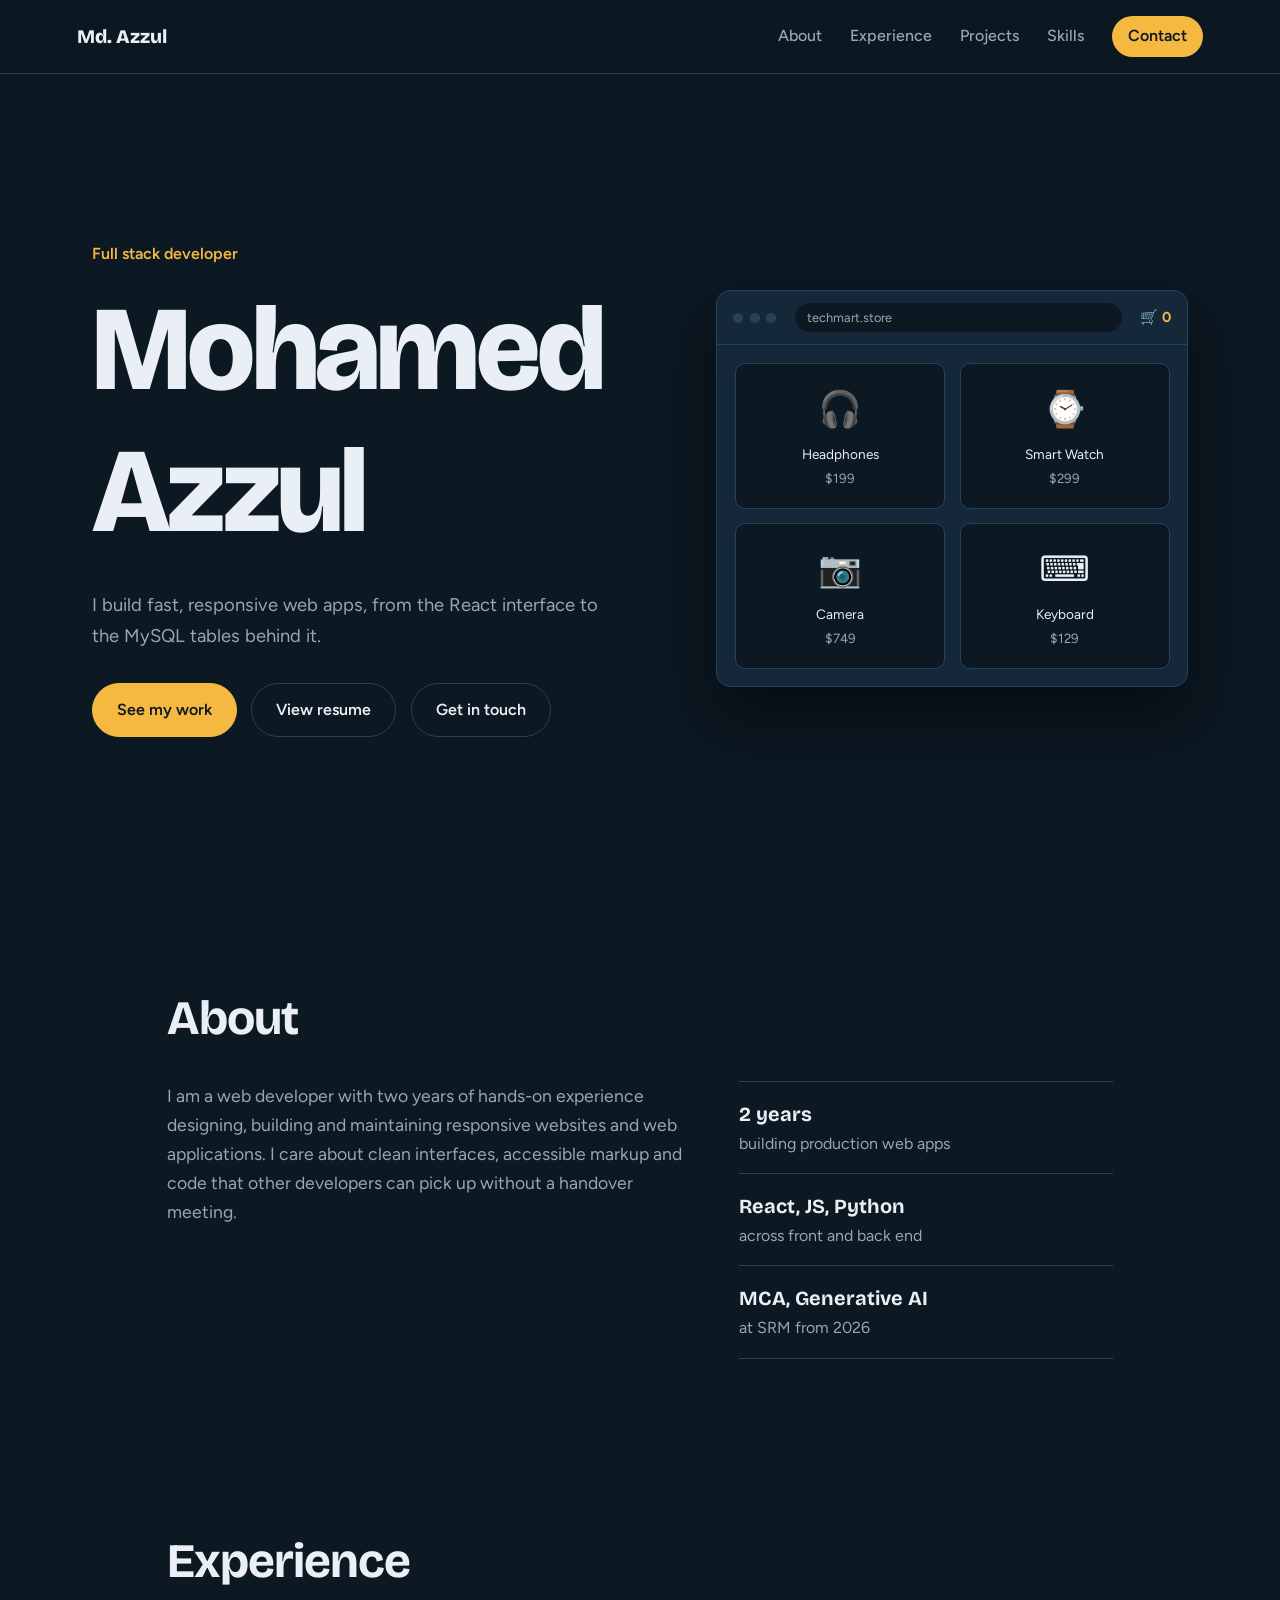
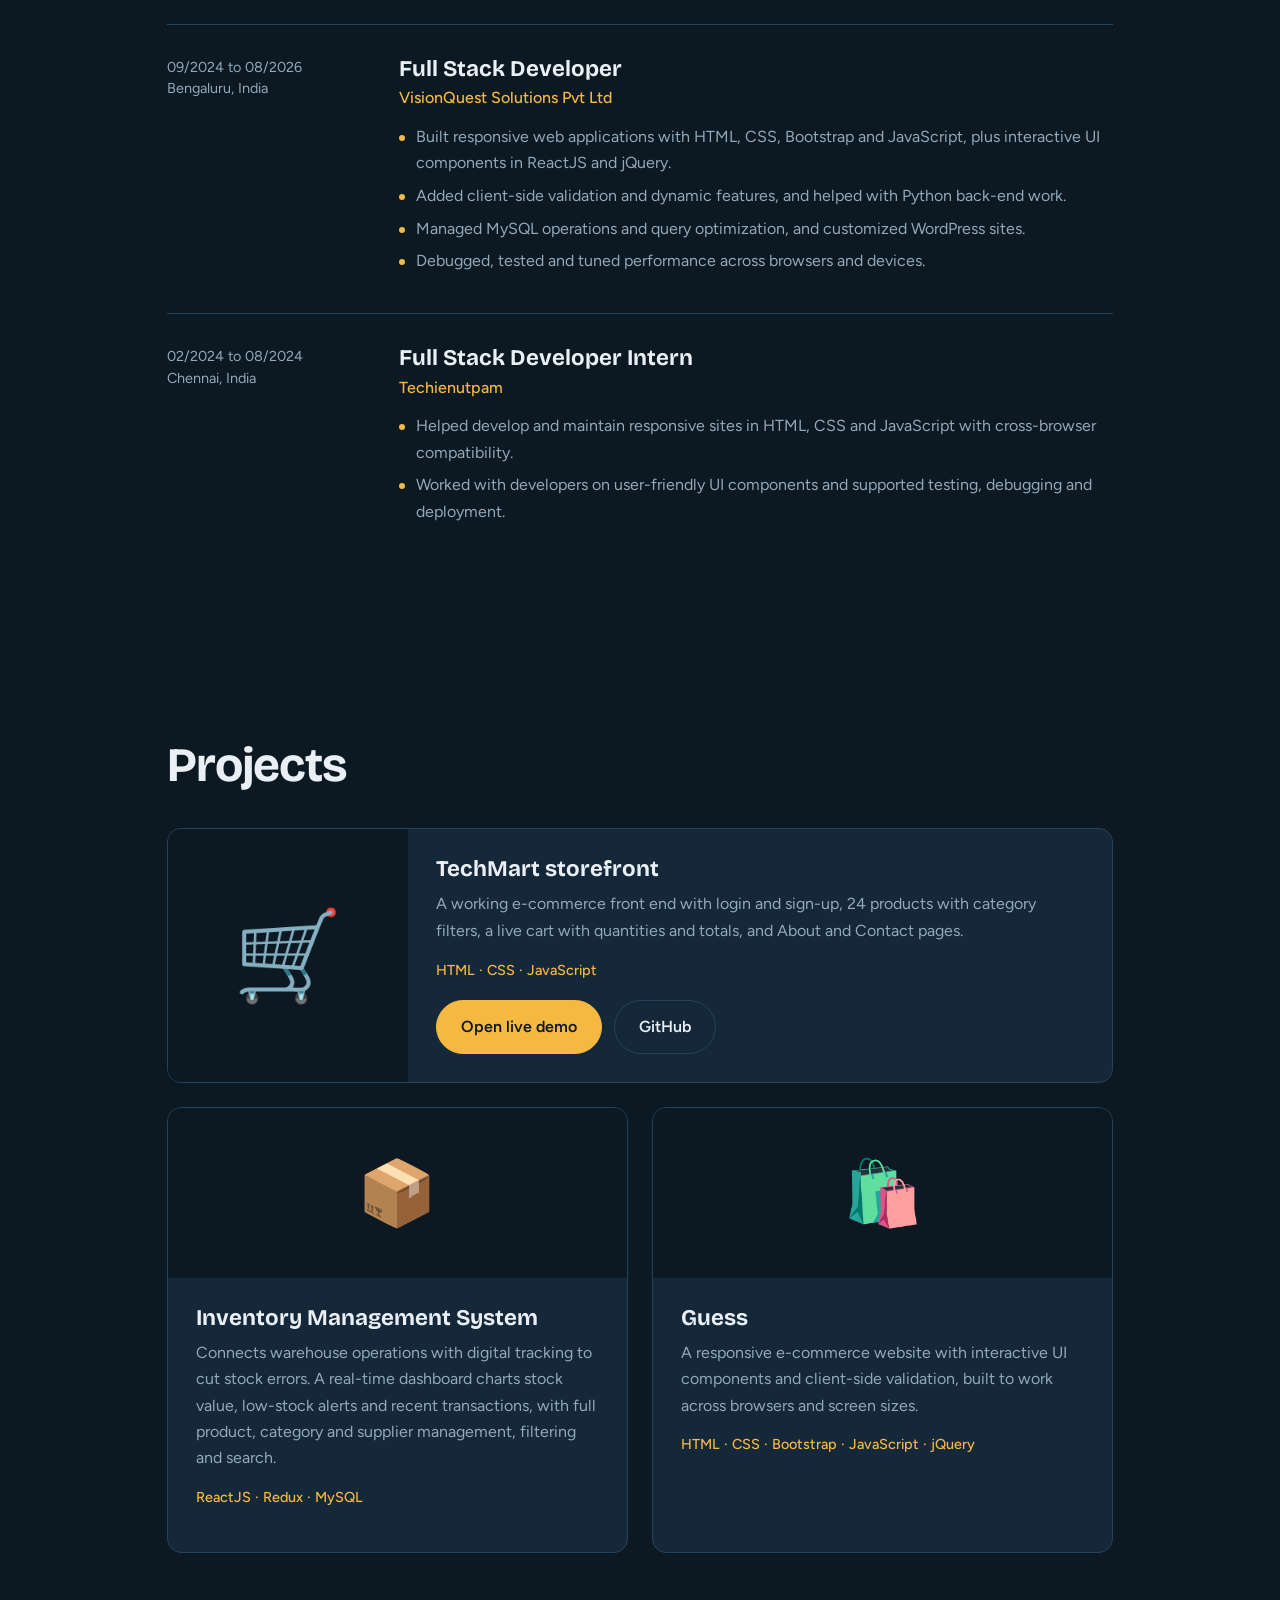
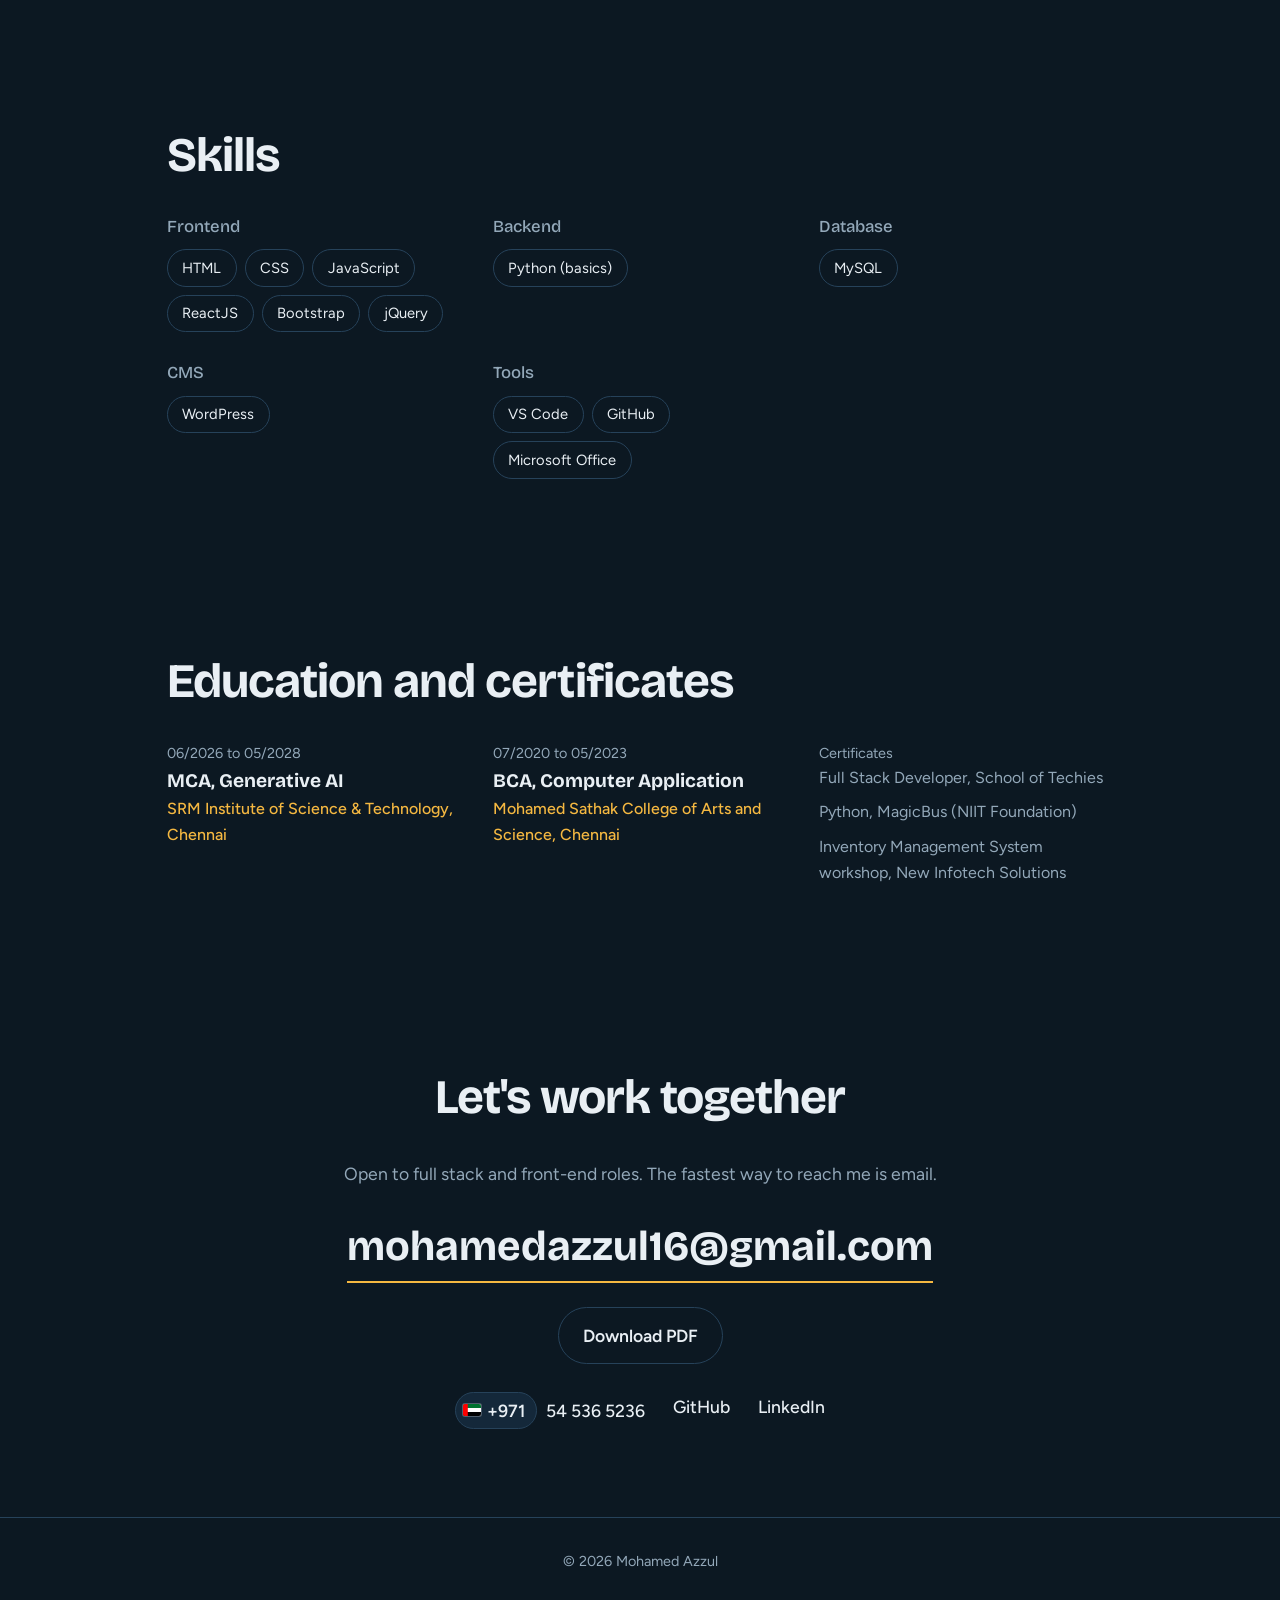
==== PORTFOLIO/index.html @ 2ff7f561 "Add files via upload" ====
<!DOCTYPE html>
<html lang="en">
<head>
<meta charset="UTF-8">
<meta name="viewport" content="width=device-width, initial-scale=1.0">
<title>Mohamed Azzul | Full Stack Developer</title>
<meta name="description" content="Portfolio of Mohamed Azzul, a full stack developer building responsive web apps with React, JavaScript, Python and MySQL.">
<link rel="preconnect" href="https://fonts.googleapis.com">
<link rel="preconnect" href="https://fonts.gstatic.com" crossorigin>
<link href="https://fonts.googleapis.com/css2?family=Bricolage+Grotesque:wght@500;700;800&family=Figtree:wght@400;500;600&display=swap" rel="stylesheet">
<link rel="stylesheet" href="style.css">
</head>
<body>

<header class="nav">
  <a href="#top" class="brand">Md. Azzul</a>
  <button class="menu-btn" id="menu-btn" aria-label="Toggle menu" aria-expanded="false">Menu</button>
  <nav id="nav-links">
    <a href="#about">About</a>
    <a href="#experience">Experience</a>
    <a href="#projects">Projects</a>
    <a href="#skills">Skills</a>
    <a href="#contact" class="nav-cta">Contact</a>
  </nav>
</header>

<main id="top">
  <section class="hero">
    <div class="hero-text">
      <p class="hero-kicker reveal-load">Full stack developer</p>
      <h1>
        <span class="line"><span>Mohamed</span></span>
        <span class="line"><span>Azzul</span></span>
      </h1>
      <p class="hero-sub reveal-load">I build fast, responsive web apps, from the React interface to the MySQL tables behind it.</p>
      <div class="hero-actions reveal-load">
        <a class="btn" href="#projects">See my work</a>
        <a class="btn btn-ghost" href="Mohamed Azzul_Full Stack Developer_2 Years Experience_Resume.pdf" target="_blank" rel="noopener">View resume</a>
        <a class="btn btn-ghost" href="#contact">Get in touch</a>
      </div>
    </div>

    <div class="browser reveal-load" aria-hidden="true">
      <div class="browser-bar">
        <i></i><i></i><i></i>
        <span class="url">techmart.store</span>
        <span class="cart">🛒 <b id="mock-count">0</b></span>
      </div>
      <div class="browser-body" id="mock-grid">
        <div class="mock-card"><span>🎧</span><em>Headphones</em><small>$199</small></div>
        <div class="mock-card"><span>⌚</span><em>Smart Watch</em><small>$299</small></div>
        <div class="mock-card"><span>📷</span><em>Camera</em><small>$749</small></div>
        <div class="mock-card"><span>⌨️</span><em>Keyboard</em><small>$129</small></div>
      </div>
    </div>
  </section>

  <section id="about" class="section reveal">
    <h2>About</h2>
    <div class="about-grid">
      <p>I am a web developer with two years of hands-on experience designing, building and maintaining responsive websites and web applications. I care about clean interfaces, accessible markup and code that other developers can pick up without a handover meeting.</p>
      <ul class="facts">
        <li><strong>2 years</strong> building production web apps</li>
        <li><strong>React, JS, Python</strong> across front and back end</li>
        <li><strong>MCA, Generative AI</strong> at SRM from 2026</li>
      </ul>
    </div>
  </section>

  <section id="experience" class="section reveal">
    <h2>Experience</h2>
    <div class="timeline">
      <article class="job">
        <p class="when">09/2024 to 08/2026<br>Bengaluru, India</p>
        <div>
          <h3>Full Stack Developer</h3>
          <p class="org">VisionQuest Solutions Pvt Ltd</p>
          <ul>
            <li>Built responsive web applications with HTML, CSS, Bootstrap and JavaScript, plus interactive UI components in ReactJS and jQuery.</li>
            <li>Added client-side validation and dynamic features, and helped with Python back-end work.</li>
            <li>Managed MySQL operations and query optimization, and customized WordPress sites.</li>
            <li>Debugged, tested and tuned performance across browsers and devices.</li>
          </ul>
        </div>
      </article>
      <article class="job">
        <p class="when">02/2024 to 08/2024<br>Chennai, India</p>
        <div>
          <h3>Full Stack Developer Intern</h3>
          <p class="org">Techienutpam</p>
          <ul>
            <li>Helped develop and maintain responsive sites in HTML, CSS and JavaScript with cross-browser compatibility.</li>
            <li>Worked with developers on user-friendly UI components and supported testing, debugging and deployment.</li>
          </ul>
        </div>
      </article>
    </div>
  </section>

  <section id="projects" class="section reveal">
    <h2>Projects</h2>
    <div class="projects">
      <article class="project featured">
        <div class="project-art">🛒</div>
        <div class="project-body">
          <h3>TechMart storefront</h3>
          <p>A working e-commerce front end with login and sign-up, 24 products with category filters, a live cart with quantities and totals, and About and Contact pages.</p>
          <p class="tags">HTML · CSS · JavaScript</p>
          <div class="project-links">
            <a class="btn" href="https://tech-marts.netlify.app/" target="_blank" rel="noopener">Open live demo</a>
            <a class="btn btn-ghost" href="https://github.com/Md-azzul/Techmart_project" target="_blank" rel="noopener">GitHub</a>
          </div>
        </div>
      </article>

      <article class="project">
        <div class="project-art">📦</div>
        <div class="project-body">
          <h3>Inventory Management System</h3>
          <p>Connects warehouse operations with digital tracking to cut stock errors. A real-time dashboard charts stock value, low-stock alerts and recent transactions, with full product, category and supplier management, filtering and search.</p>
          <p class="tags">ReactJS · Redux · MySQL</p>
        </div>
      </article>

      <article class="project">
        <div class="project-art">🛍️</div>
        <div class="project-body">
          <h3>Guess</h3>
          <p>A responsive e-commerce website with interactive UI components and client-side validation, built to work across browsers and screen sizes.</p>
          <p class="tags">HTML · CSS · Bootstrap · JavaScript · jQuery</p>
        </div>
      </article>
    </div>
  </section>

  <section id="skills" class="section reveal">
    <h2>Skills</h2>
    <div class="skill-grid">
      <div><h3>Frontend</h3><p class="chips"><span>HTML</span><span>CSS</span><span>JavaScript</span><span>ReactJS</span><span>Bootstrap</span><span>jQuery</span></p></div>
      <div><h3>Backend</h3><p class="chips"><span>Python (basics)</span></p></div>
      <div><h3>Database</h3><p class="chips"><span>MySQL</span></p></div>
      <div><h3>CMS</h3><p class="chips"><span>WordPress</span></p></div>
      <div><h3>Tools</h3><p class="chips"><span>VS Code</span><span>GitHub</span><span>Microsoft Office</span></p></div>
    </div>
  </section>

  <section id="education" class="section reveal">
    <h2>Education and certificates</h2>
    <div class="edu-grid">
      <div>
        <p class="when">06/2026 to 05/2028</p>
        <h3>MCA, Generative AI</h3>
        <p class="org">SRM Institute of Science &amp; Technology, Chennai</p>
      </div>
      <div>
        <p class="when">07/2020 to 05/2023</p>
        <h3>BCA, Computer Application</h3>
        <p class="org">Mohamed Sathak College of Arts and Science, Chennai</p>
      </div>
      <div>
        <p class="when">Certificates</p>
        <ul class="plain">
          <li>Full Stack Developer, School of Techies</li>
          <li>Python, MagicBus (NIIT Foundation)</li>
          <li>Inventory Management System workshop, New Infotech Solutions</li>
        </ul>
      </div>
    </div>
  </section>

  <section id="contact" class="section contact reveal">
    <h2>Let's work together</h2>
    <p>Open to full stack and front-end roles. The fastest way to reach me is email.</p>
    <a class="big-mail" href="mailto:mohamedazzul16@gmail.com">mohamedazzul16@gmail.com</a>
    <p class="resume-actions">
      <!-- <a class="btn" href="Mohamed Azzul_Full Stack Developer_2 Years Experience_Resume.pdf" target="_blank" rel="noopener">View resume</a> -->
      <a class="btn btn-ghost" href="Mohamed Azzul_Full Stack Developer_2 Years Experience_Resume.pdf" download>Download PDF</a>
    </p>
    <p class="contact-links">
      <!-- <a href="https://wa.me/+971545365236">+971 54 536 5236</a> -->
      <a href="http://wa.me/+971545365236" class="phone-link"><span class="cc"><svg class="flag" viewBox="0 0 24 16" role="img" aria-label="UAE flag">
        <rect width="24" height="16" fill="#fff"/>
        <rect width="24" height="5.34" fill="#00732f"/>
        <rect y="10.66" width="24" height="5.34" fill="#000"/>
        <rect width="6.4" height="16" fill="#ff0000"/>
      </svg>+971</span>54 536 5236</a>      
      <a href="https://github.com/Md-azzul" target="_blank" rel="noopener">GitHub</a>
      <a href="https://www.linkedin.com/in/mohamed-azzul-6a7748244" target="_blank" rel="noopener">LinkedIn</a>
    </p>
  </section>
</main>

<footer class="footer">&copy; <span id="year">2026</span> Mohamed Azzul</footer>

<script src="script.js"></script>
</body>
</html>
---- PORTFOLIO/style.css ----
:root{
  --ink:#0c1822; --navy:#14283a; --line:#26425a; --text:#e9eff4; --muted:#93a8b9;
  --accent:#f5b841; --radius:14px;
  --display:"Bricolage Grotesque",system-ui,sans-serif;
  --body:"Figtree",system-ui,-apple-system,"Segoe UI",sans-serif;
}
*{margin:0;padding:0;box-sizing:border-box}
html{scroll-behavior:smooth;scroll-padding-top:80px}
body{background:var(--ink);color:var(--text);font-family:var(--body);line-height:1.65;overflow-x:hidden}
a{color:inherit;text-decoration:none}
ul{list-style:none}
h1,h2,h3{font-family:var(--display);line-height:1.1}
:focus-visible{outline:2px solid var(--accent);outline-offset:3px}

/* Nav */
.nav{position:sticky;top:0;z-index:20;display:flex;align-items:center;justify-content:space-between;padding:1rem 6%;background:rgba(12,24,34,.88);backdrop-filter:blur(10px);border-bottom:1px solid var(--line)}
.brand{font-family:var(--display);font-weight:800;font-size:1.2rem}
.nav nav{display:flex;align-items:center;gap:1.75rem}
.nav nav a{color:var(--muted);font-weight:500;transition:color .2s}
.nav nav a:hover{color:var(--text)}
.nav .nav-cta{color:var(--ink);background:var(--accent);padding:.45rem 1rem;border-radius:999px;font-weight:600}
.nav .nav-cta:hover{color:var(--ink);filter:brightness(1.08)}
.menu-btn{display:none;background:none;border:1px solid var(--line);color:var(--text);padding:.4rem .9rem;border-radius:8px;font:inherit}

/* Buttons */
.btn{display:inline-block;background:var(--accent);color:var(--ink);font-weight:600;padding:.8rem 1.5rem;border-radius:999px;border:1px solid var(--accent);transition:transform .2s,filter .2s}
.btn:hover{transform:translateY(-2px);filter:brightness(1.08)}
.btn-ghost{background:transparent;color:var(--text);border-color:var(--line)}
.btn-ghost:hover{border-color:var(--accent);filter:none}

/* Hero */
.hero{display:grid;grid-template-columns:1.1fr .9fr;gap:3rem;align-items:center;min-height:calc(100vh - 70px);padding:3rem 6%;max-width:1250px;margin:0 auto}
.hero-kicker{color:var(--accent);font-weight:600;margin-bottom:1rem}
.hero h1{font-size:clamp(3.4rem,10vw,7.5rem);font-weight:800;letter-spacing:-.03em;margin-bottom:1.5rem}
.line{display:block;overflow:hidden;padding-bottom:.08em}
.line span{display:inline-block;transform:translateY(105%);animation:rise .9s cubic-bezier(.2,.8,.2,1) forwards}
.line:nth-child(2) span{animation-delay:.12s}
.hero-sub{color:var(--muted);font-size:1.15rem;max-width:32rem;margin-bottom:2rem}
.hero-actions{display:flex;gap:.9rem;flex-wrap:wrap}
.reveal-load{opacity:0;animation:fade .8s ease .5s forwards}
.hero-sub.reveal-load{animation-delay:.7s}
.hero-actions.reveal-load{animation-delay:.85s}
.browser.reveal-load{animation-delay:.6s}
@keyframes rise{to{transform:translateY(0)}}
@keyframes fade{to{opacity:1}}

/* Hero browser mock */
.browser{background:var(--navy);border:1px solid var(--line);border-radius:var(--radius);box-shadow:0 30px 60px rgba(0,0,0,.45);overflow:hidden;animation-name:fade,float;animation-duration:.8s,6s;animation-iteration-count:1,infinite;animation-delay:.6s,1.4s;animation-fill-mode:forwards,none;animation-timing-function:ease,ease-in-out}
@keyframes float{0%,100%{transform:translateY(0)}50%{transform:translateY(-10px)}}
.browser-bar{display:flex;align-items:center;gap:.4rem;padding:.75rem 1rem;border-bottom:1px solid var(--line)}
.browser-bar i{width:10px;height:10px;border-radius:50%;background:var(--line)}
.url{flex:1;margin:0 .75rem;background:var(--ink);color:var(--muted);font-size:.8rem;padding:.25rem .75rem;border-radius:999px}
.cart{font-size:.9rem}
.cart b{display:inline-block;color:var(--accent);min-width:1ch}
.cart b.bump{animation:bump .4s}
@keyframes bump{50%{transform:scale(1.5)}}
.browser-body{display:grid;grid-template-columns:1fr 1fr;gap:.9rem;padding:1.1rem}
.mock-card{background:var(--ink);border:1px solid var(--line);border-radius:10px;padding:1rem;text-align:center;transition:transform .3s,border-color .3s}
.mock-card span{display:block;font-size:2.2rem}
.mock-card em{display:block;font-style:normal;font-size:.85rem;margin-top:.3rem}
.mock-card small{color:var(--muted)}
.mock-card.pick{transform:scale(1.05);border-color:var(--accent)}
.mock-card.pick small{color:var(--accent)}

/* Sections */
.section{max-width:1100px;margin:0 auto;padding:5.5rem 6%}
.section h2{font-size:clamp(2rem,4.5vw,3rem);margin-bottom:2.25rem;letter-spacing:-.02em}
.reveal{opacity:0;transform:translateY(28px);transition:opacity .8s ease,transform .8s ease}
.reveal.in{opacity:1;transform:none}
.when{color:var(--muted);font-size:.9rem;line-height:1.5}
.org{color:var(--accent);font-weight:500;margin:.25rem 0 .75rem}

.about-grid{display:grid;grid-template-columns:1.4fr 1fr;gap:3rem;align-items:start}
.about-grid p{color:var(--muted);font-size:1.1rem}
.facts li{padding:1rem 0;border-top:1px solid var(--line);color:var(--muted)}
.facts li:last-child{border-bottom:1px solid var(--line)}
.facts strong{display:block;color:var(--text);font-family:var(--display);font-size:1.25rem}

.timeline{display:flex;flex-direction:column}
.job{display:grid;grid-template-columns:200px 1fr;gap:2rem;padding:2rem 0;border-top:1px solid var(--line)}
.job h3{font-size:1.4rem}
.job li{position:relative;padding-left:1.1rem;color:var(--muted);margin-bottom:.4rem}
.job li::before{content:"";position:absolute;left:0;top:.7em;width:6px;height:6px;border-radius:50%;background:var(--accent)}

.projects{display:grid;grid-template-columns:1fr 1fr;gap:1.5rem}
.project{background:var(--navy);border:1px solid var(--line);border-radius:var(--radius);overflow:hidden;display:flex;flex-direction:column;transition:transform .3s,border-color .3s}
.project:hover{transform:translateY(-6px);border-color:var(--accent)}
.project.featured{grid-column:1/-1;flex-direction:row}
.project-art{display:flex;align-items:center;justify-content:center;font-size:4rem;background:var(--ink);padding:2rem;min-height:140px;transition:transform .4s}
.project:hover .project-art{transform:scale(1.08) rotate(-4deg)}
.featured .project-art{flex:0 0 240px;font-size:5.5rem}
.project-body{padding:1.75rem}
.project-body h3{font-size:1.4rem;margin-bottom:.6rem}
.project-body p{color:var(--muted);margin-bottom:.9rem}
.project-body .tags{color:var(--accent);font-size:.9rem;font-weight:500}
.project-links{display:flex;gap:.75rem;flex-wrap:wrap;margin-top:1.1rem}

.skill-grid{display:grid;grid-template-columns:repeat(auto-fit,minmax(220px,1fr));gap:2rem}
.skill-grid h3{font-size:1.05rem;color:var(--muted);font-weight:500;margin-bottom:.8rem}
.chips{display:flex;flex-wrap:wrap;gap:.5rem}
.chips span{border:1px solid var(--line);border-radius:999px;padding:.35rem .9rem;font-size:.92rem;transition:border-color .2s,color .2s}
.chips span:hover{border-color:var(--accent);color:var(--accent)}

.edu-grid{display:grid;grid-template-columns:repeat(auto-fit,minmax(250px,1fr));gap:2rem}
.edu-grid h3{font-size:1.2rem;margin:.3rem 0}
.plain li{color:var(--muted);margin-bottom:.5rem}

.contact{text-align:center}
.contact p{color:var(--muted);font-size:1.1rem}
.big-mail{display:inline-block;margin:1.5rem 0;font-family:var(--display);font-weight:700;font-size:clamp(1.3rem,4.5vw,2.6rem);border-bottom:2px solid var(--accent);word-break:break-all;transition:color .2s}
.big-mail:hover{color:var(--accent)}
.resume-actions{display:flex;justify-content:center;gap:.9rem;flex-wrap:wrap;margin-bottom:1.75rem}
.contact-links{display:flex;justify-content:center;gap:1.75rem;flex-wrap:wrap}
.phone-link{display:inline-flex;align-items:center;gap:.6rem}
.cc{display:inline-flex;align-items:center;gap:.4rem;border:1px solid var(--line);border-radius:999px;padding:.2rem .65rem .2rem .45rem;background:var(--navy);font-weight:600}
.flag{width:18px;height:12px;border-radius:2px;box-shadow:0 0 0 1px rgba(255,255,255,.25);flex:none}
.contact-links a{color:var(--text);font-weight:500}
.contact-links a:hover{color:var(--accent)}
.footer{text-align:center;color:var(--muted);font-size:.9rem;padding:2rem;border-top:1px solid var(--line)}

/* Responsive */
@media(max-width:900px){
  .hero{grid-template-columns:1fr;min-height:auto;padding-top:3.5rem}
  .about-grid,.projects{grid-template-columns:1fr}
  .job{grid-template-columns:1fr;gap:.5rem}
  .project.featured{flex-direction:column}
  .featured .project-art{flex-basis:auto}
}
@media(max-width:720px){
  .menu-btn{display:block}
  .nav nav{display:none;position:absolute;top:100%;left:0;right:0;flex-direction:column;align-items:flex-start;gap:1.1rem;padding:1.25rem 6% 1.5rem;background:var(--ink);border-bottom:1px solid var(--line)}
  .nav nav.open{display:flex}
  .section{padding:4rem 6%}
}
@media(prefers-reduced-motion:reduce){
  *{animation:none!important;transition:none!important}
  .line span,.reveal-load,.reveal{opacity:1!important;transform:none!important}
}
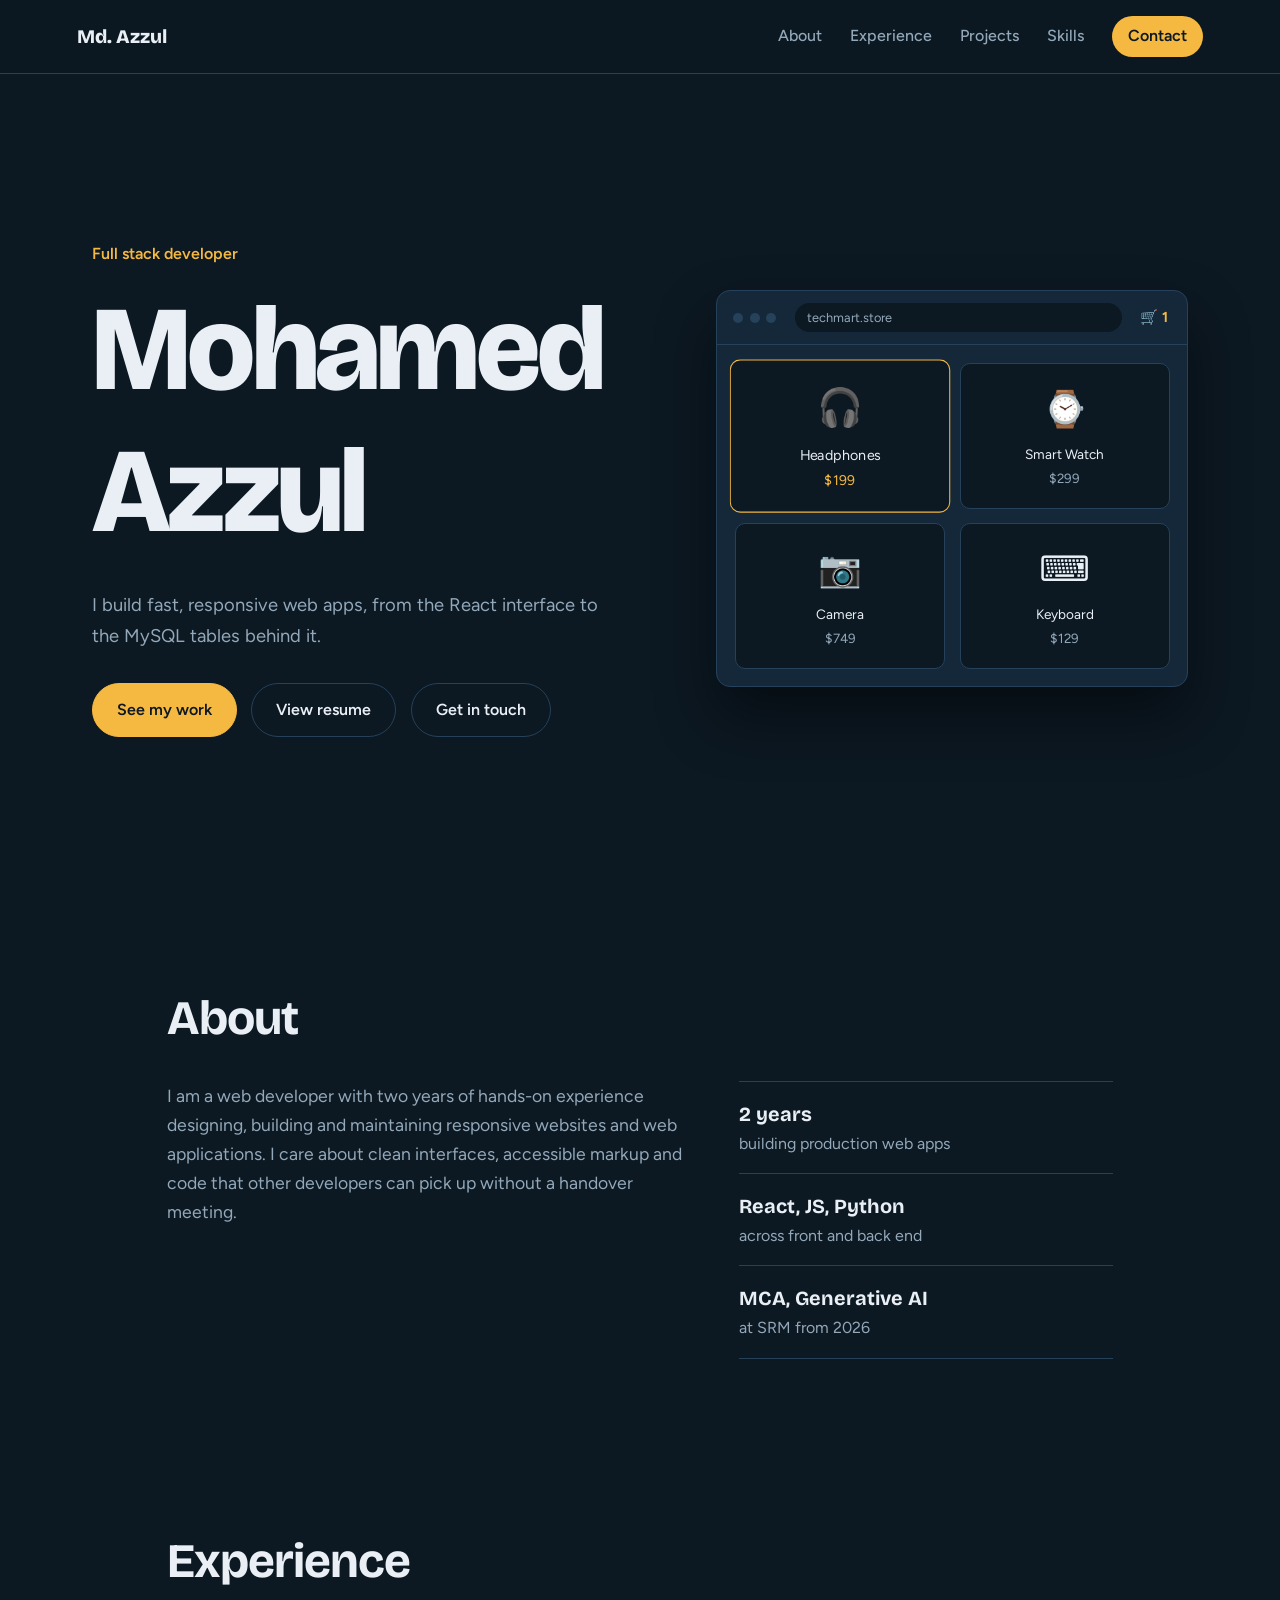
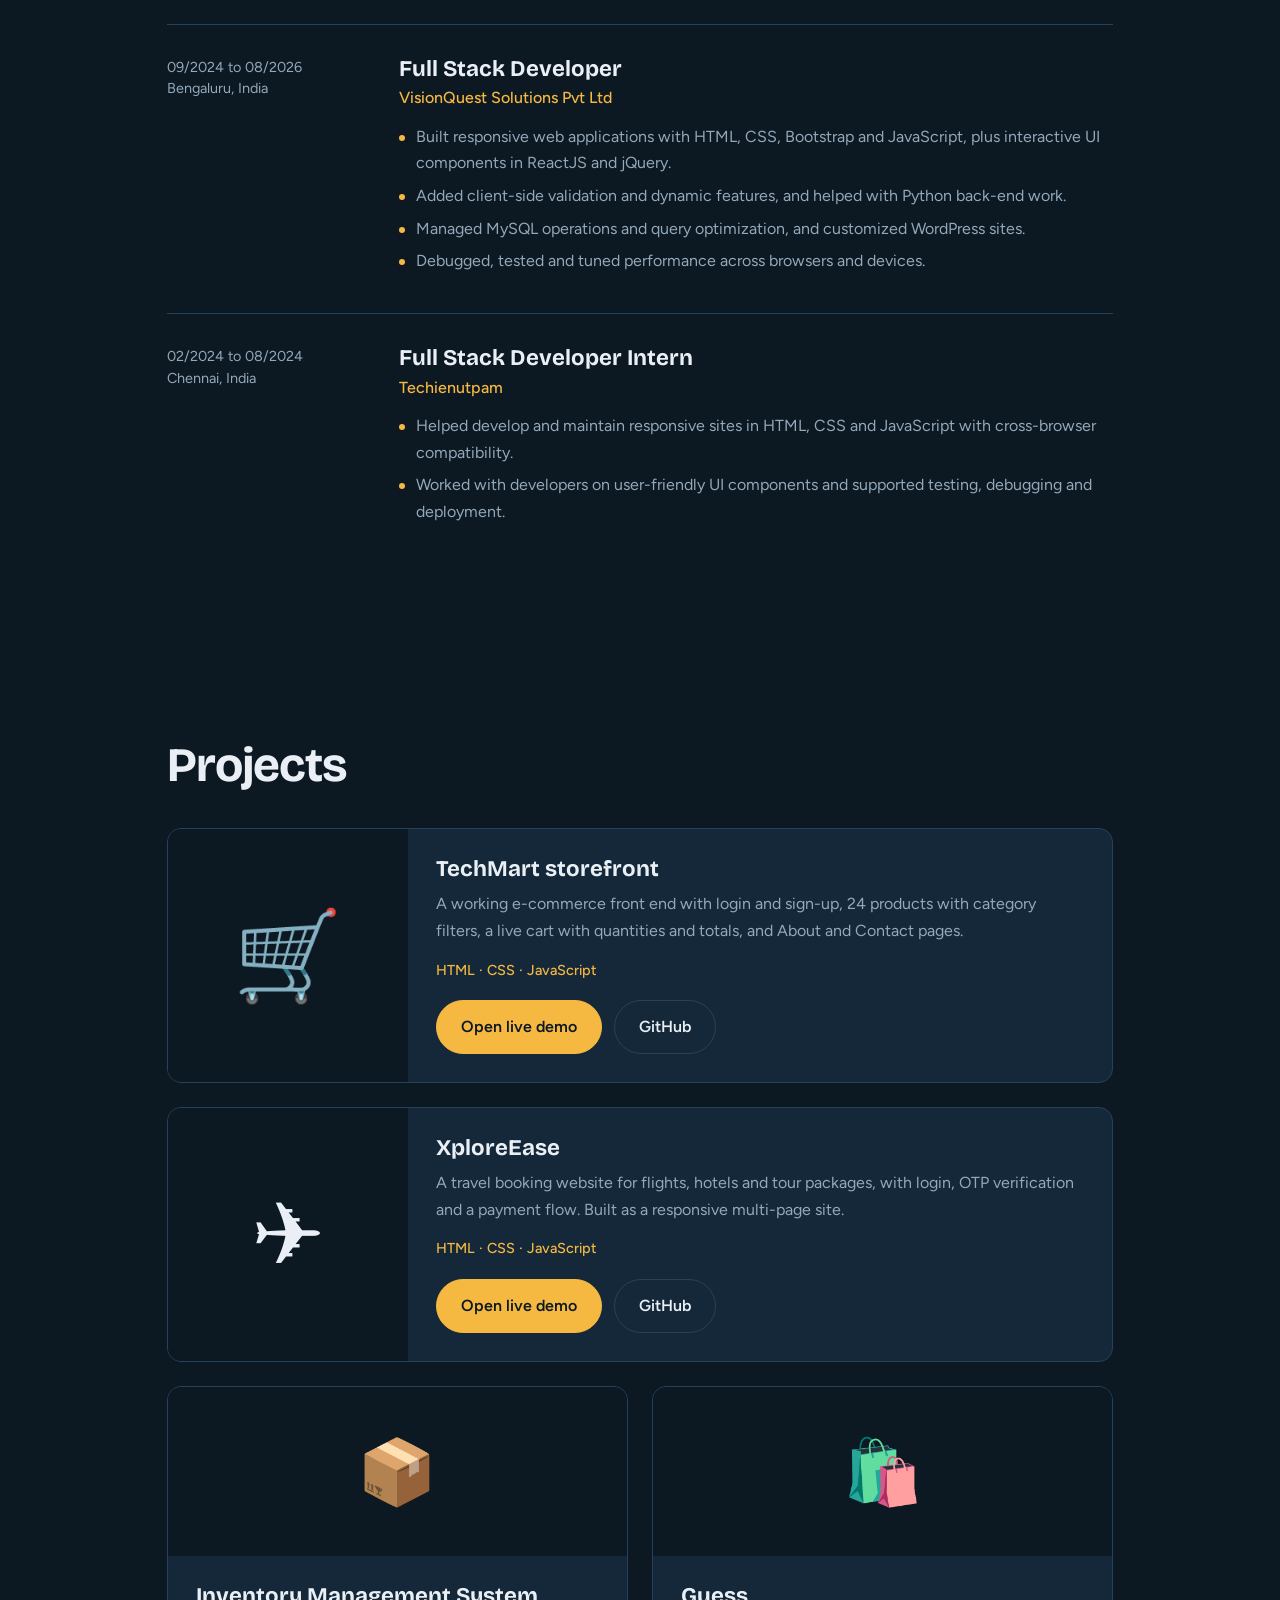
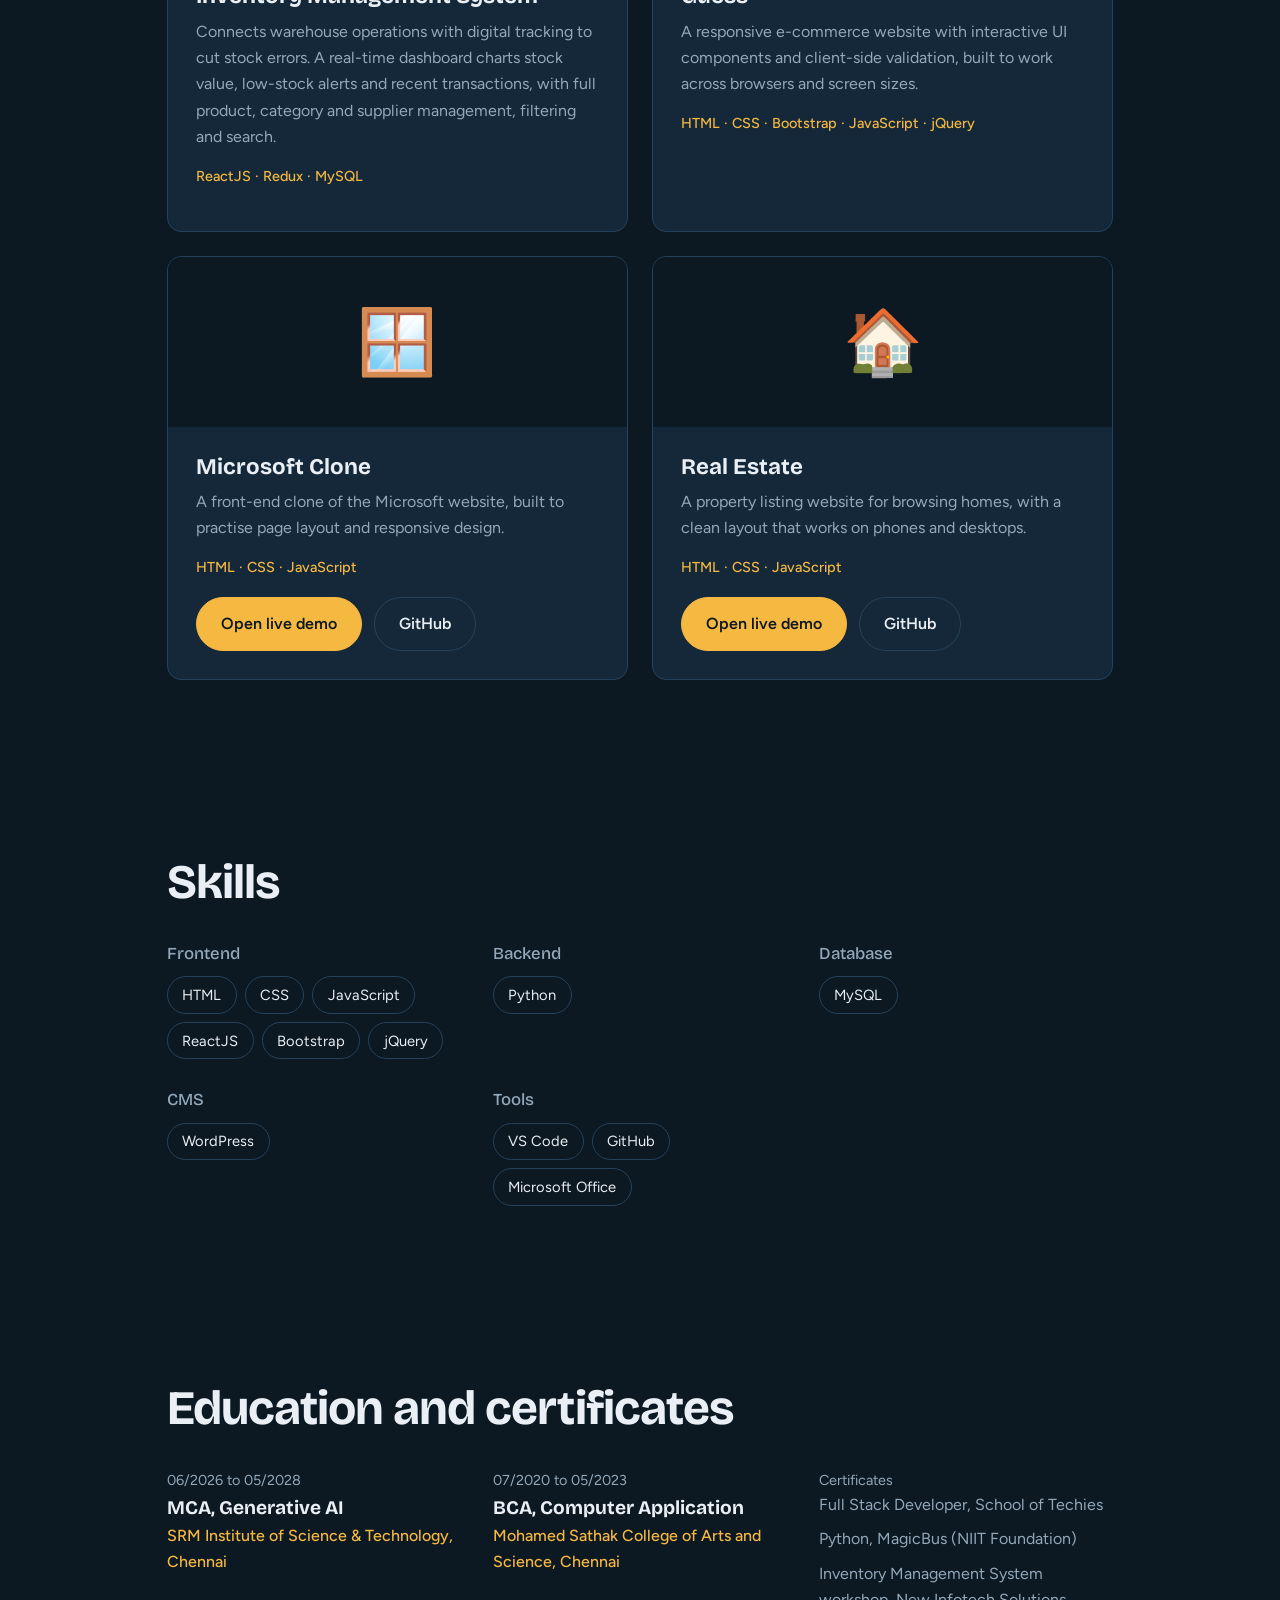
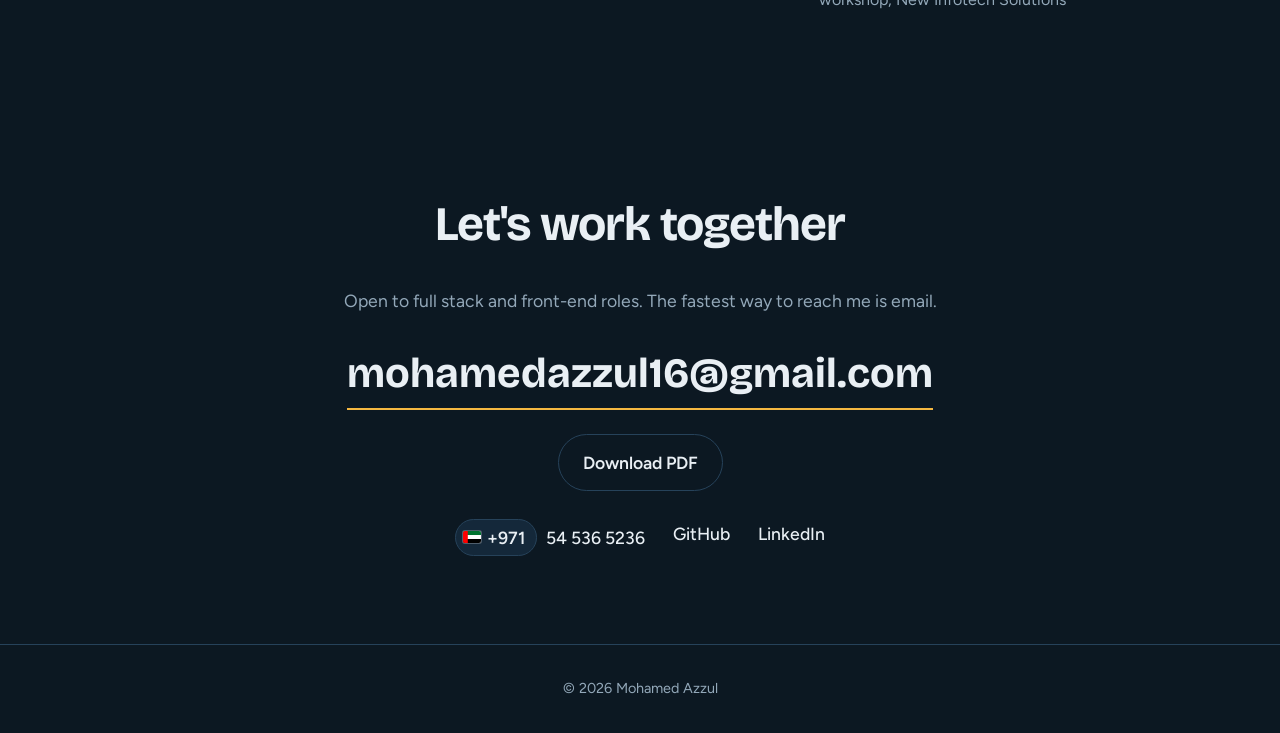
==== commit a5f26605: "Update index.html" ====
--- a/PORTFOLIO/index.html
+++ b/PORTFOLIO/index.html
@@ -35,7 +35,7 @@
       <p class="hero-sub reveal-load">I build fast, responsive web apps, from the React interface to the MySQL tables behind it.</p>
       <div class="hero-actions reveal-load">
         <a class="btn" href="#projects">See my work</a>
-        <a class="btn btn-ghost" href="Mohamed Azzul_Full Stack Developer_2 Years Experience_Resume.pdf" target="_blank" rel="noopener">View resume</a>
+        <a class="btn btn-ghost" href="Mohamed_Azzul_Full_Stack_Developer_Resume.pdf" target="_blank" rel="noopener">View resume</a>
         <a class="btn btn-ghost" href="#contact">Get in touch</a>
       </div>
     </div>
@@ -113,6 +113,19 @@
         </div>
       </article>
 
+      <article class="project featured">
+        <div class="project-art">✈️</div>
+        <div class="project-body">
+          <h3>XploreEase</h3>
+          <p>A travel booking website for flights, hotels and tour packages, with login, OTP verification and a payment flow. Built as a responsive multi-page site.</p>
+          <p class="tags">HTML · CSS · JavaScript</p>
+          <div class="project-links">
+            <a class="btn" href="https://xploreease.netlify.app" target="_blank" rel="noopener">Open live demo</a>
+            <a class="btn btn-ghost" href="https://github.com/Md-azzul/XploreEase" target="_blank" rel="noopener">GitHub</a>
+          </div>
+        </div>
+      </article>
+
       <article class="project">
         <div class="project-art">📦</div>
         <div class="project-body">
@@ -128,6 +141,32 @@
           <h3>Guess</h3>
           <p>A responsive e-commerce website with interactive UI components and client-side validation, built to work across browsers and screen sizes.</p>
           <p class="tags">HTML · CSS · Bootstrap · JavaScript · jQuery</p>
+        </div>
+      </article>
+
+      <article class="project">
+        <div class="project-art">🪟</div>
+        <div class="project-body">
+          <h3>Microsoft Clone</h3>
+          <p>A front-end clone of the Microsoft website, built to practise page layout and responsive design.</p>
+          <p class="tags">HTML · CSS · JavaScript</p>
+          <div class="project-links">
+            <a class="btn" href="https://inquisitive-peony-327bf1.netlify.app" target="_blank" rel="noopener">Open live demo</a>
+            <a class="btn btn-ghost" href="https://github.com/Md-azzul/microsoft-clone" target="_blank" rel="noopener">GitHub</a>
+          </div>
+        </div>
+      </article>
+
+      <article class="project">
+        <div class="project-art">🏠</div>
+        <div class="project-body">
+          <h3>Real Estate</h3>
+          <p>A property listing website for browsing homes, with a clean layout that works on phones and desktops.</p>
+          <p class="tags">HTML · CSS · JavaScript</p>
+          <div class="project-links">
+            <a class="btn" href="https://realestate-webpage.netlify.app" target="_blank" rel="noopener">Open live demo</a>
+            <a class="btn btn-ghost" href="https://github.com/Md-azzul/realestate" target="_blank" rel="noopener">GitHub</a>
+          </div>
         </div>
       </article>
     </div>
@@ -137,7 +176,7 @@
     <h2>Skills</h2>
     <div class="skill-grid">
       <div><h3>Frontend</h3><p class="chips"><span>HTML</span><span>CSS</span><span>JavaScript</span><span>ReactJS</span><span>Bootstrap</span><span>jQuery</span></p></div>
-      <div><h3>Backend</h3><p class="chips"><span>Python (basics)</span></p></div>
+      <div><h3>Backend</h3><p class="chips"><span>Python</span></p></div>
       <div><h3>Database</h3><p class="chips"><span>MySQL</span></p></div>
       <div><h3>CMS</h3><p class="chips"><span>WordPress</span></p></div>
       <div><h3>Tools</h3><p class="chips"><span>VS Code</span><span>GitHub</span><span>Microsoft Office</span></p></div>
@@ -174,7 +213,7 @@
     <a class="big-mail" href="mailto:mohamedazzul16@gmail.com">mohamedazzul16@gmail.com</a>
     <p class="resume-actions">
       <!-- <a class="btn" href="Mohamed Azzul_Full Stack Developer_2 Years Experience_Resume.pdf" target="_blank" rel="noopener">View resume</a> -->
-      <a class="btn btn-ghost" href="Mohamed Azzul_Full Stack Developer_2 Years Experience_Resume.pdf" download>Download PDF</a>
+      <a class="btn btn-ghost" href="Mohamed_Azzul_Full_Stack_Developer_Resume.pdf" download>Download PDF</a>
     </p>
     <p class="contact-links">
       <!-- <a href="https://wa.me/+971545365236">+971 54 536 5236</a> -->
@@ -185,7 +224,7 @@
         <rect width="6.4" height="16" fill="#ff0000"/>
       </svg>+971</span>54 536 5236</a>      
       <a href="https://github.com/Md-azzul" target="_blank" rel="noopener">GitHub</a>
-      <a href="https://www.linkedin.com/in/mohamed-azzul-6a7748244" target="_blank" rel="noopener">LinkedIn</a>
+      <a href="https://www.linkedin.com/in/mdazzul" target="_blank" rel="noopener">LinkedIn</a>
     </p>
   </section>
 </main>
@@ -193,5 +232,6 @@
 <footer class="footer">&copy; <span id="year">2026</span> Mohamed Azzul</footer>
 
 <script src="script.js"></script>
+<script src="ai-assistant.js" defer></script>
 </body>
-</html>+</html>
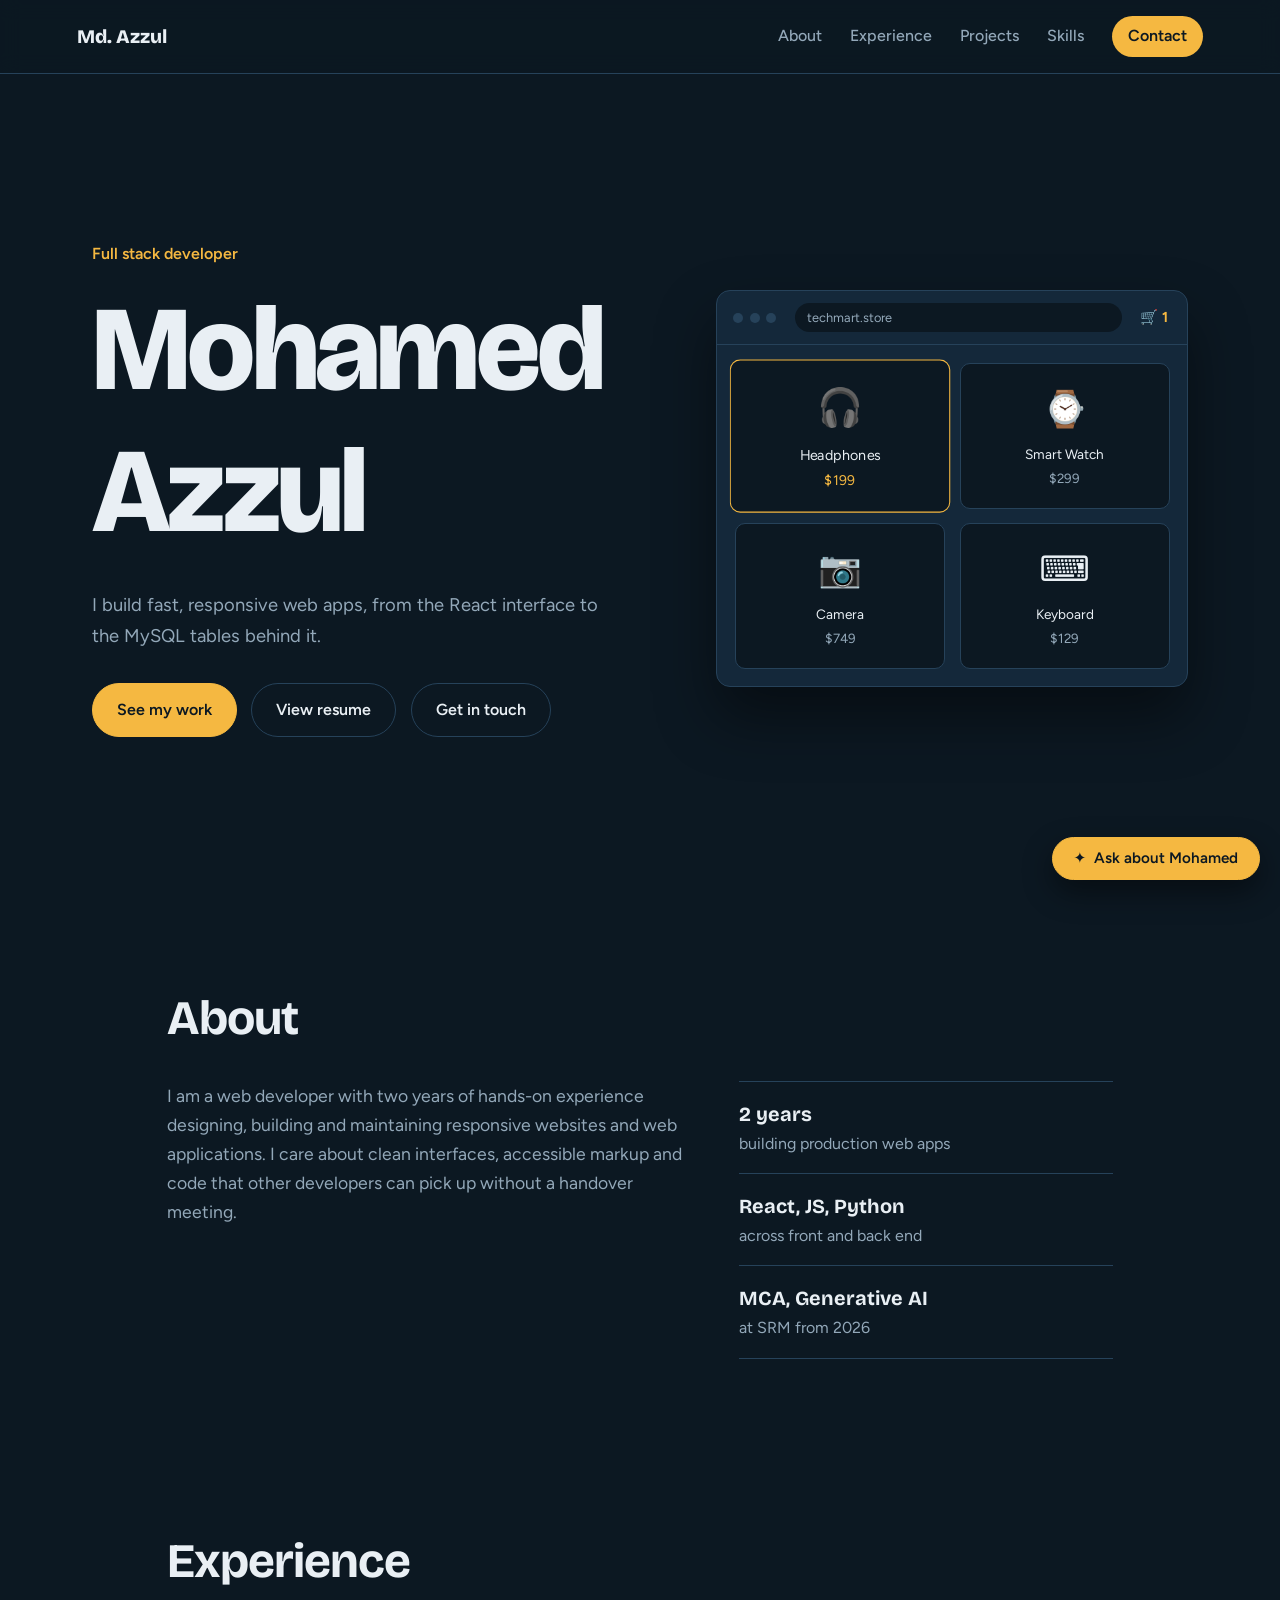
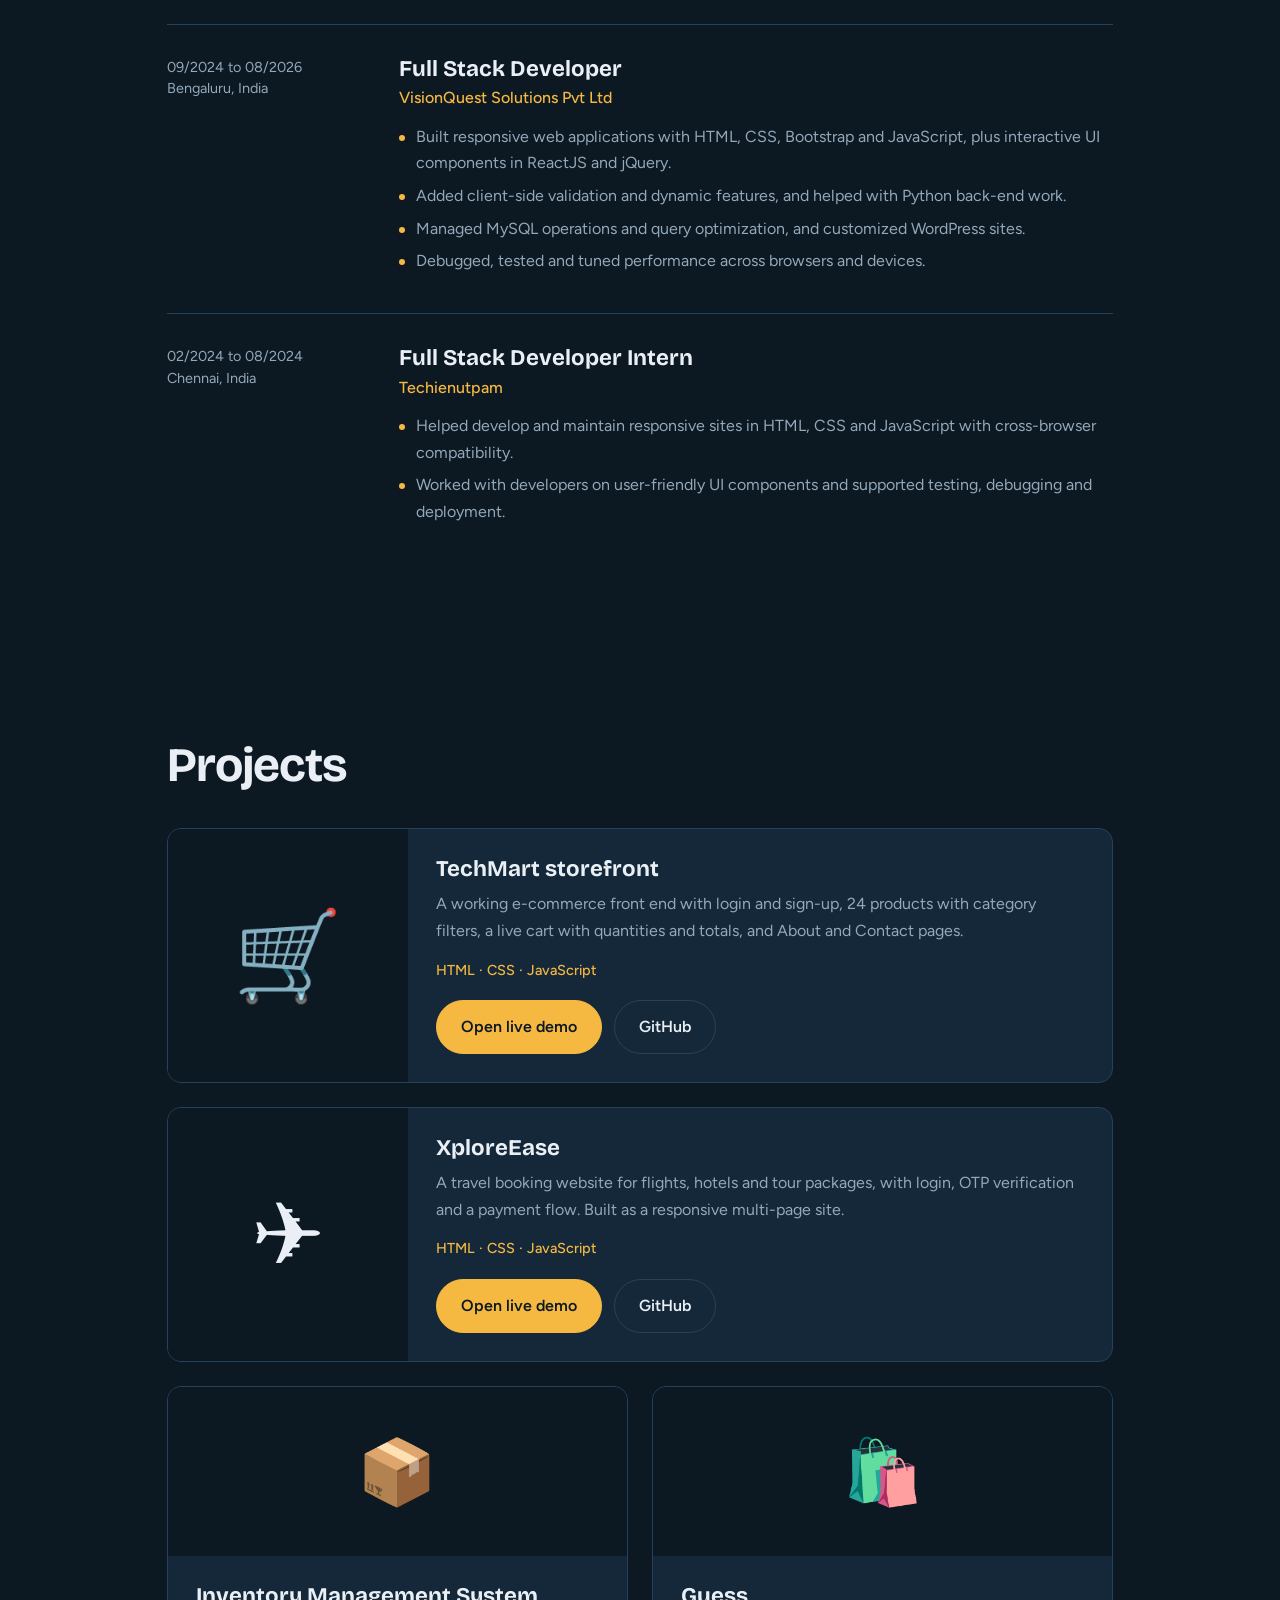
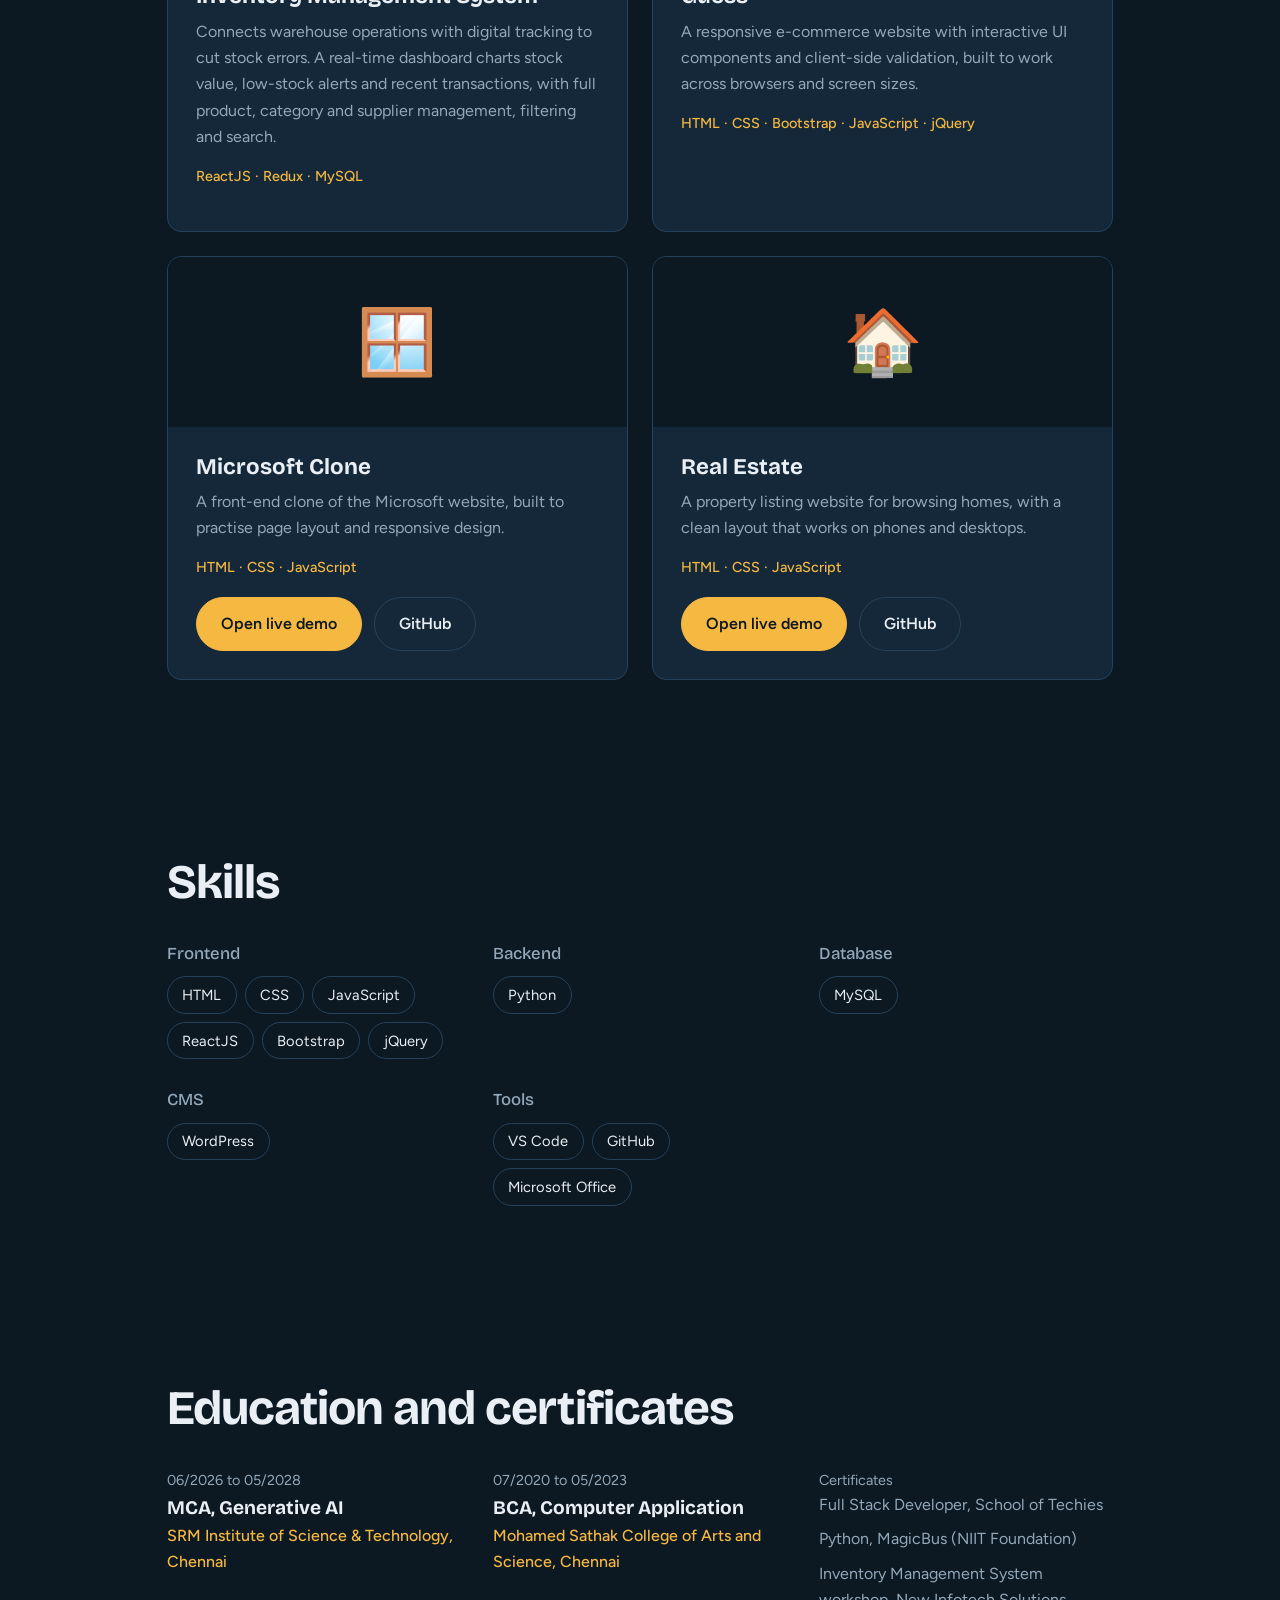
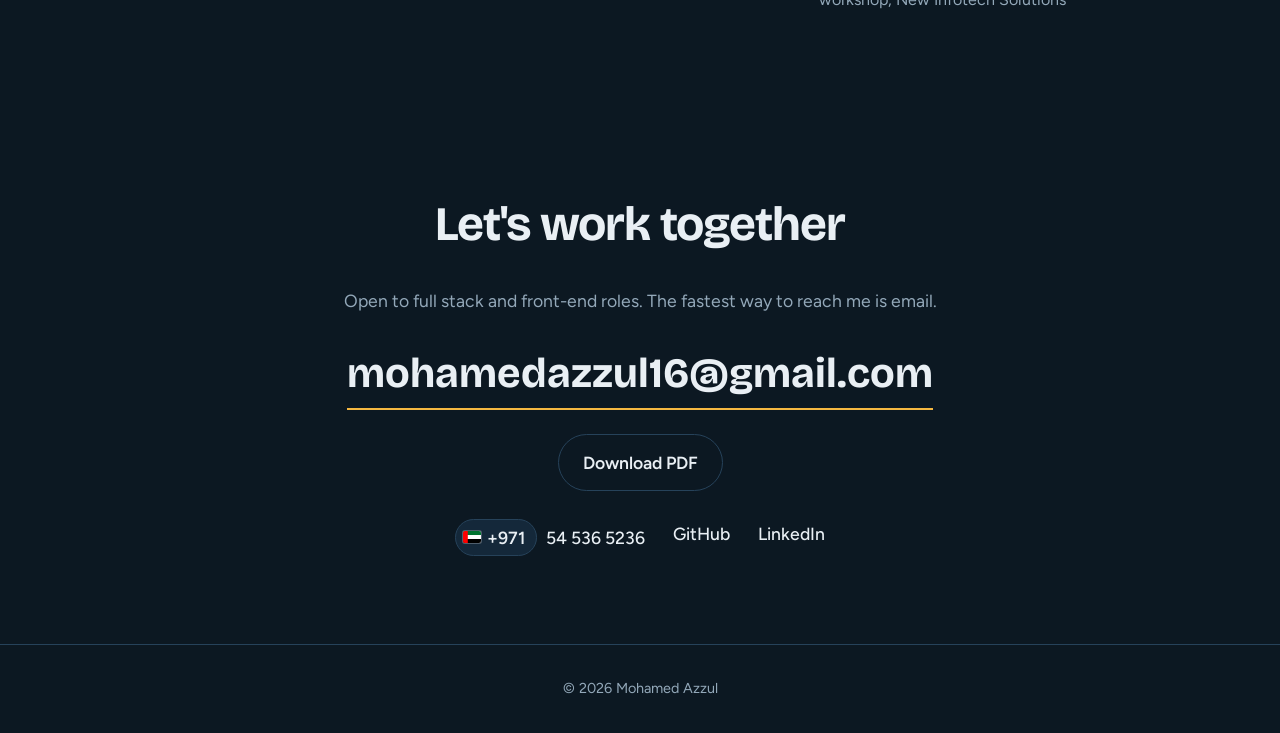
==== commit 914ecff6: "Update index.html" ====
--- a/PORTFOLIO/index.html
+++ b/PORTFOLIO/index.html
@@ -107,7 +107,7 @@
           <p>A working e-commerce front end with login and sign-up, 24 products with category filters, a live cart with quantities and totals, and About and Contact pages.</p>
           <p class="tags">HTML · CSS · JavaScript</p>
           <div class="project-links">
-            <a class="btn" href="https://tech-marts.netlify.app/" target="_blank" rel="noopener">Open live demo</a>
+            <a class="btn" href="https://tech-marts.netlify.app" target="_blank" rel="noopener">Open live demo</a>
             <a class="btn btn-ghost" href="https://github.com/Md-azzul/Techmart_project" target="_blank" rel="noopener">GitHub</a>
           </div>
         </div>
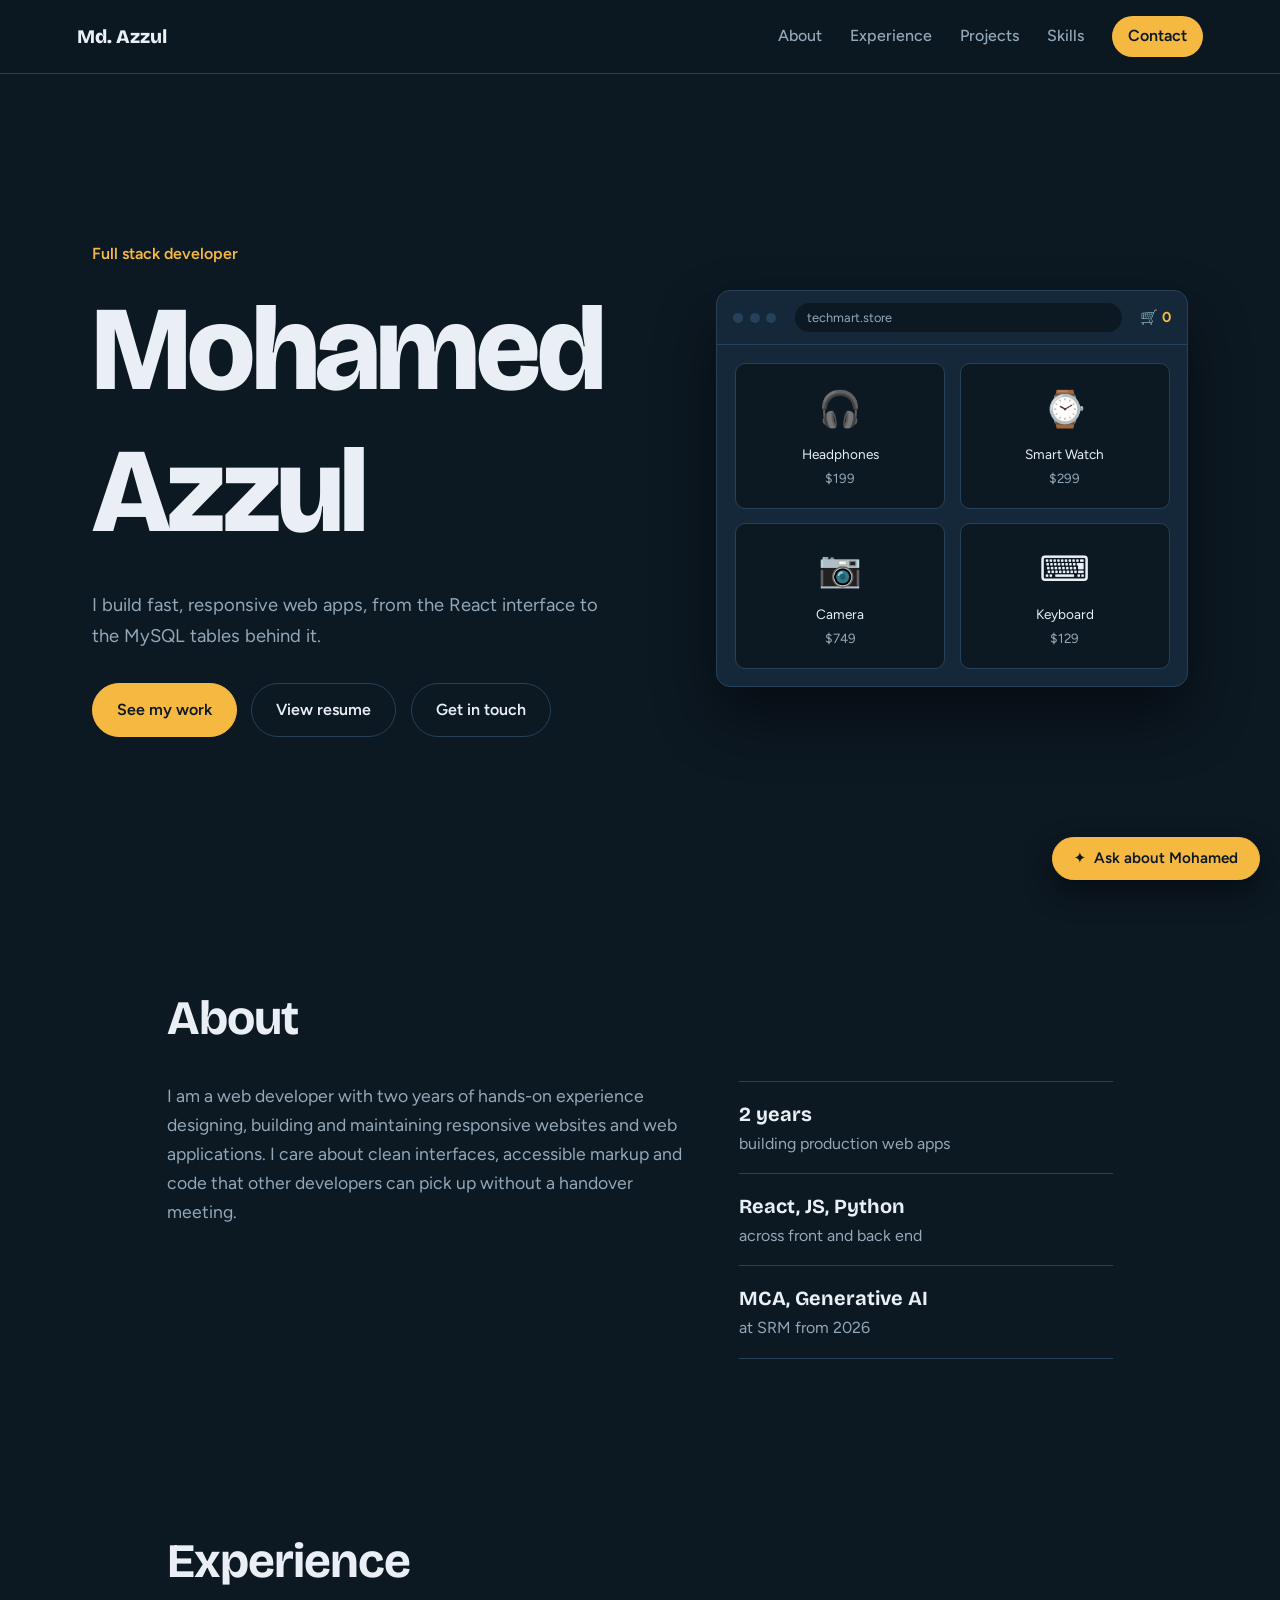
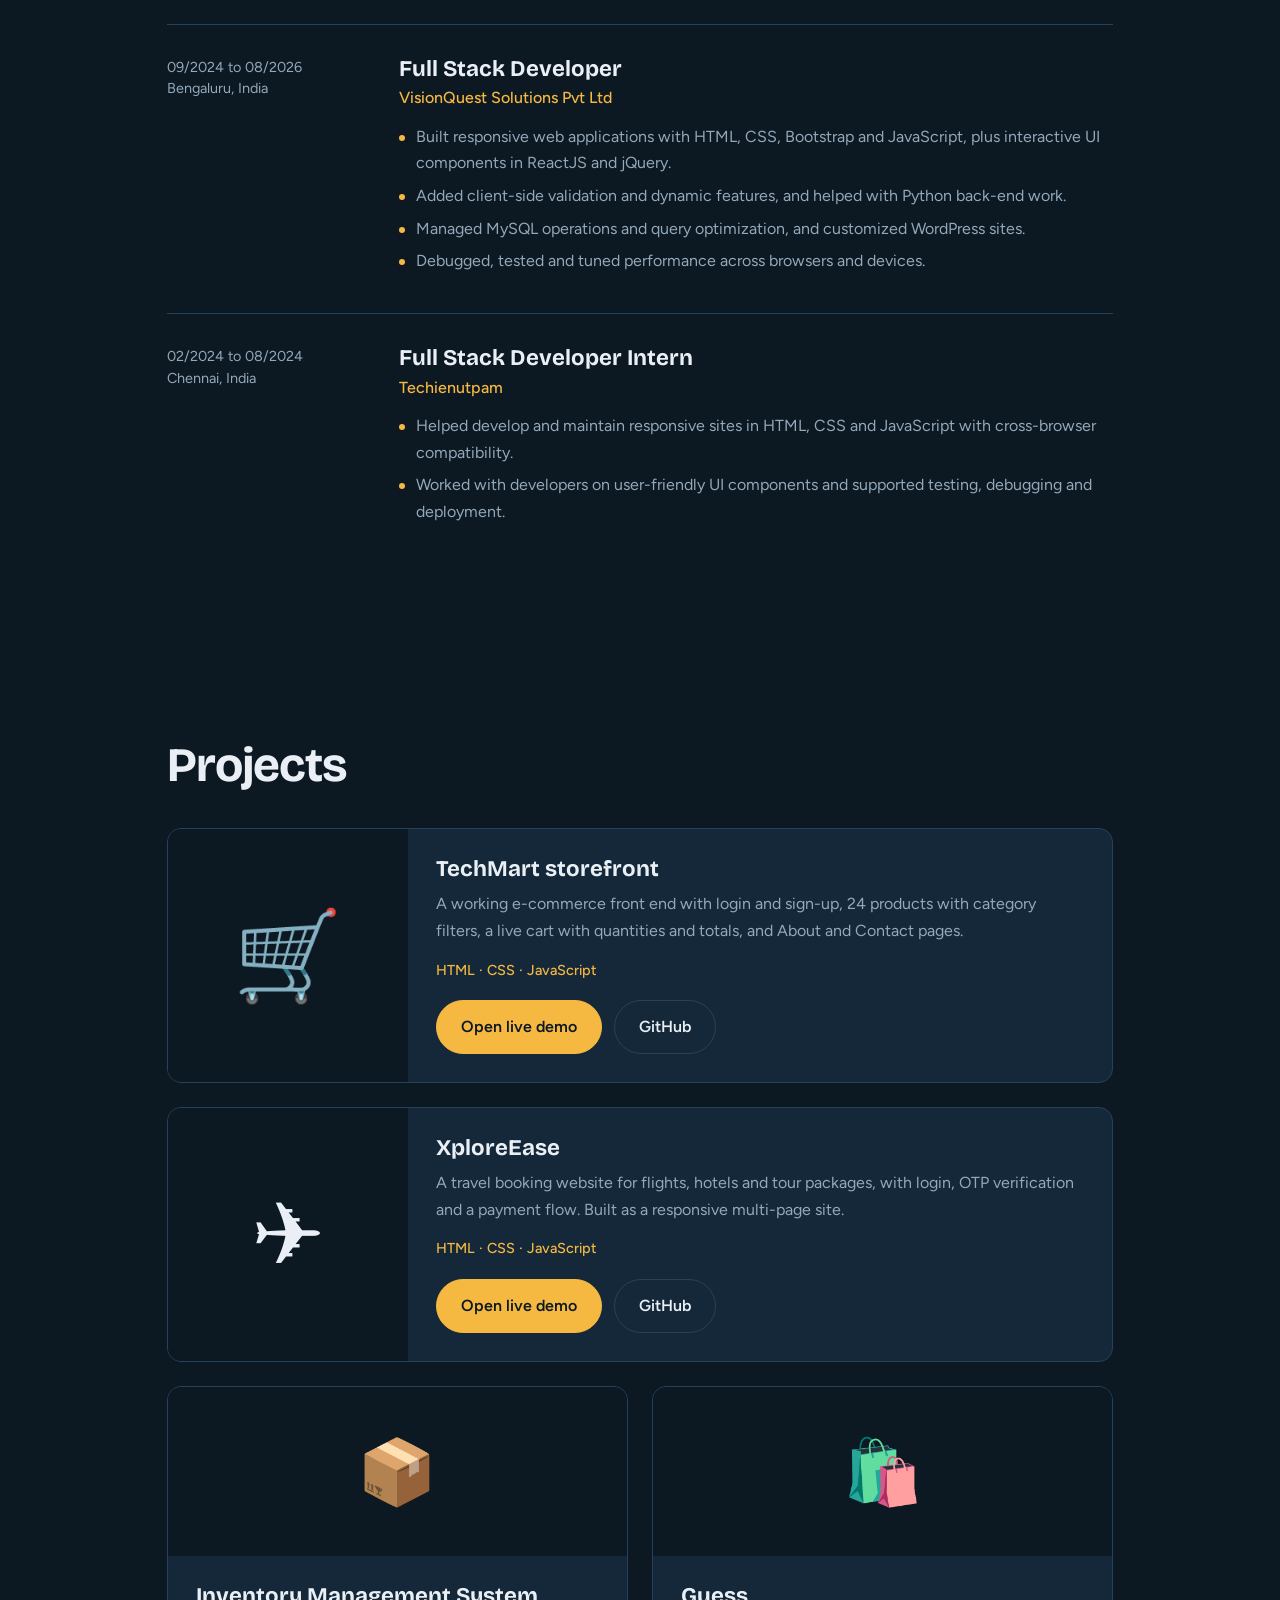
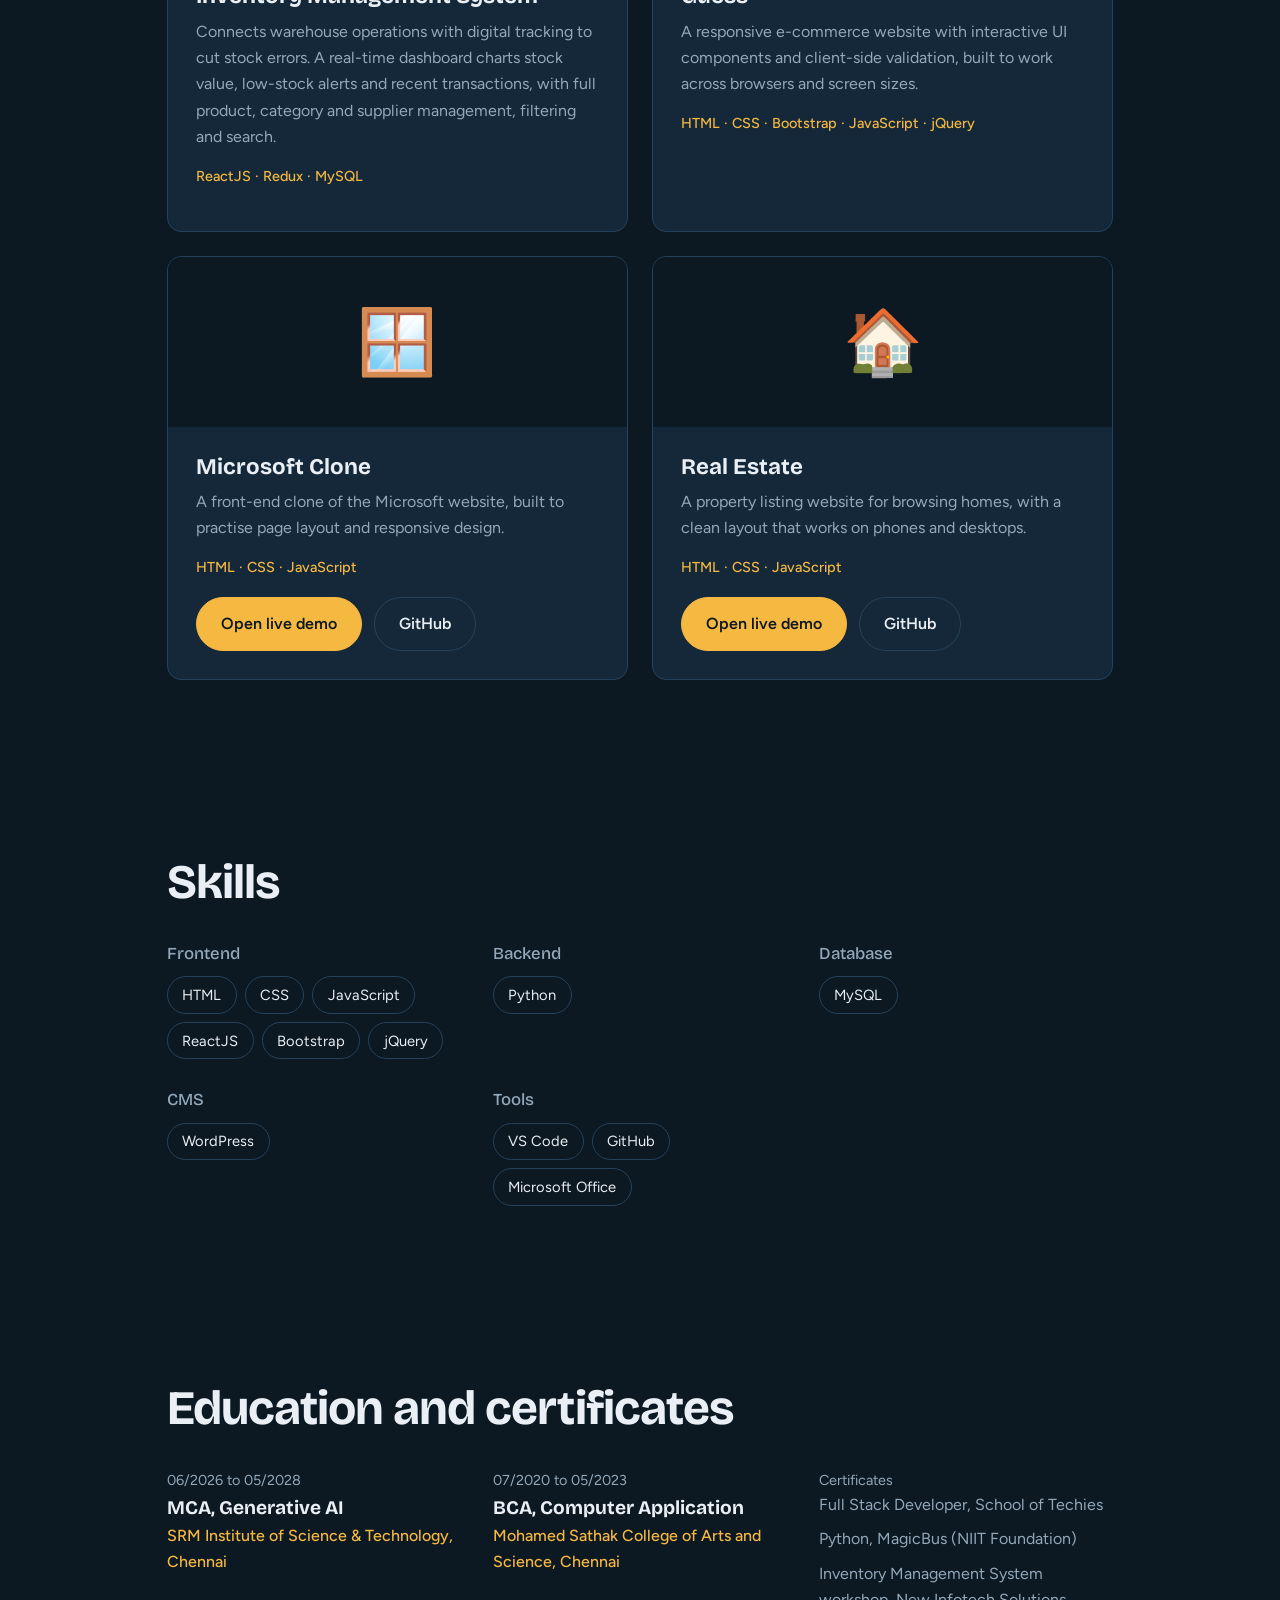
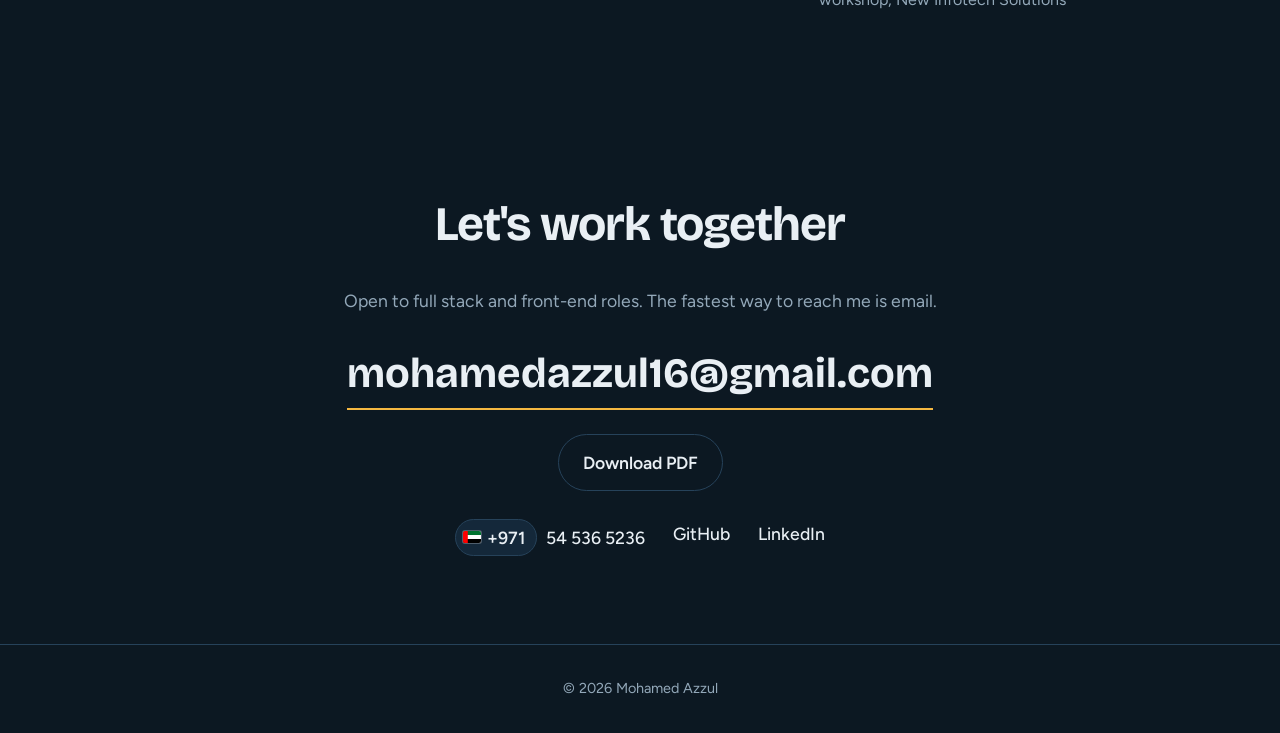
==== commit 4f8efa0d: "Update index.html" ====
--- a/PORTFOLIO/index.html
+++ b/PORTFOLIO/index.html
@@ -107,7 +107,7 @@
           <p>A working e-commerce front end with login and sign-up, 24 products with category filters, a live cart with quantities and totals, and About and Contact pages.</p>
           <p class="tags">HTML · CSS · JavaScript</p>
           <div class="project-links">
-            <a class="btn" href="https://tech-marts.netlify.app" target="_blank" rel="noopener">Open live demo</a>
+            <a class="btn" href="techmart-project.netlify.app" target="_blank" rel="noopener">Open live demo</a>
             <a class="btn btn-ghost" href="https://github.com/Md-azzul/Techmart_project" target="_blank" rel="noopener">GitHub</a>
           </div>
         </div>
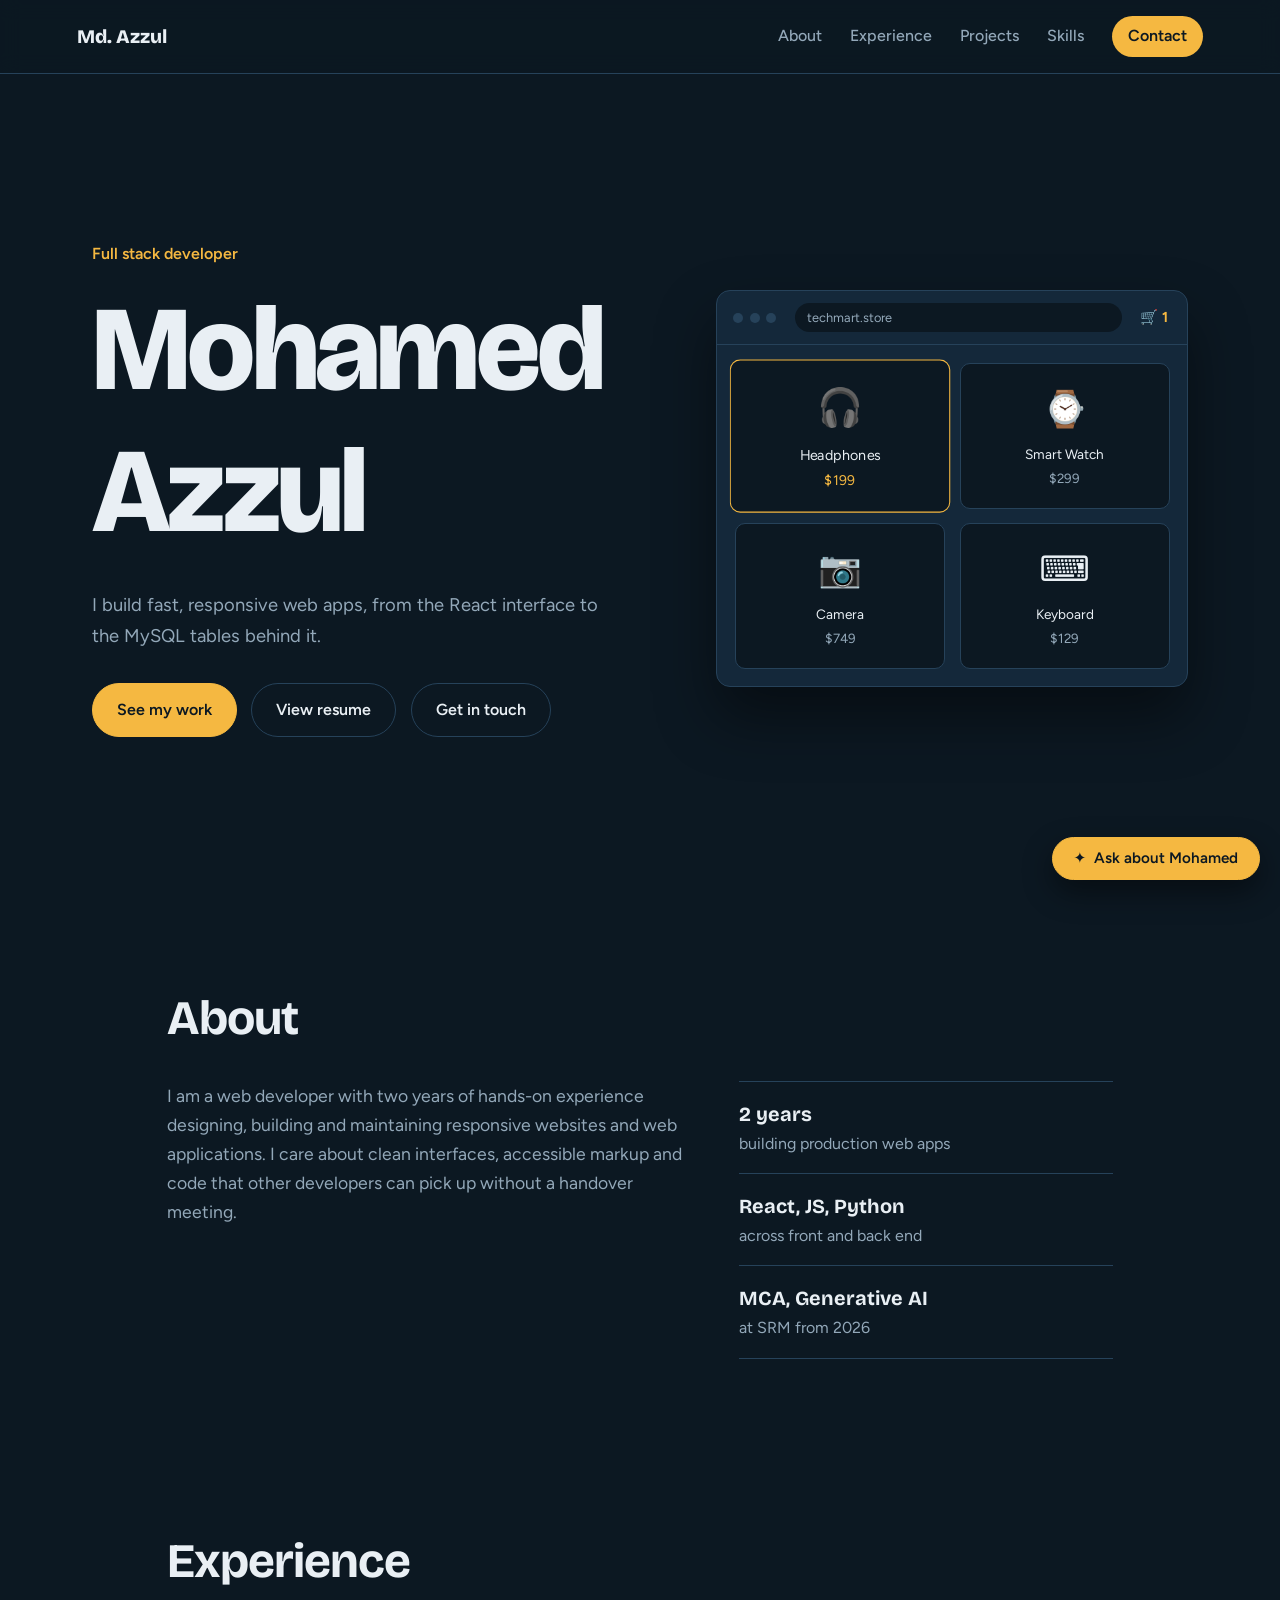
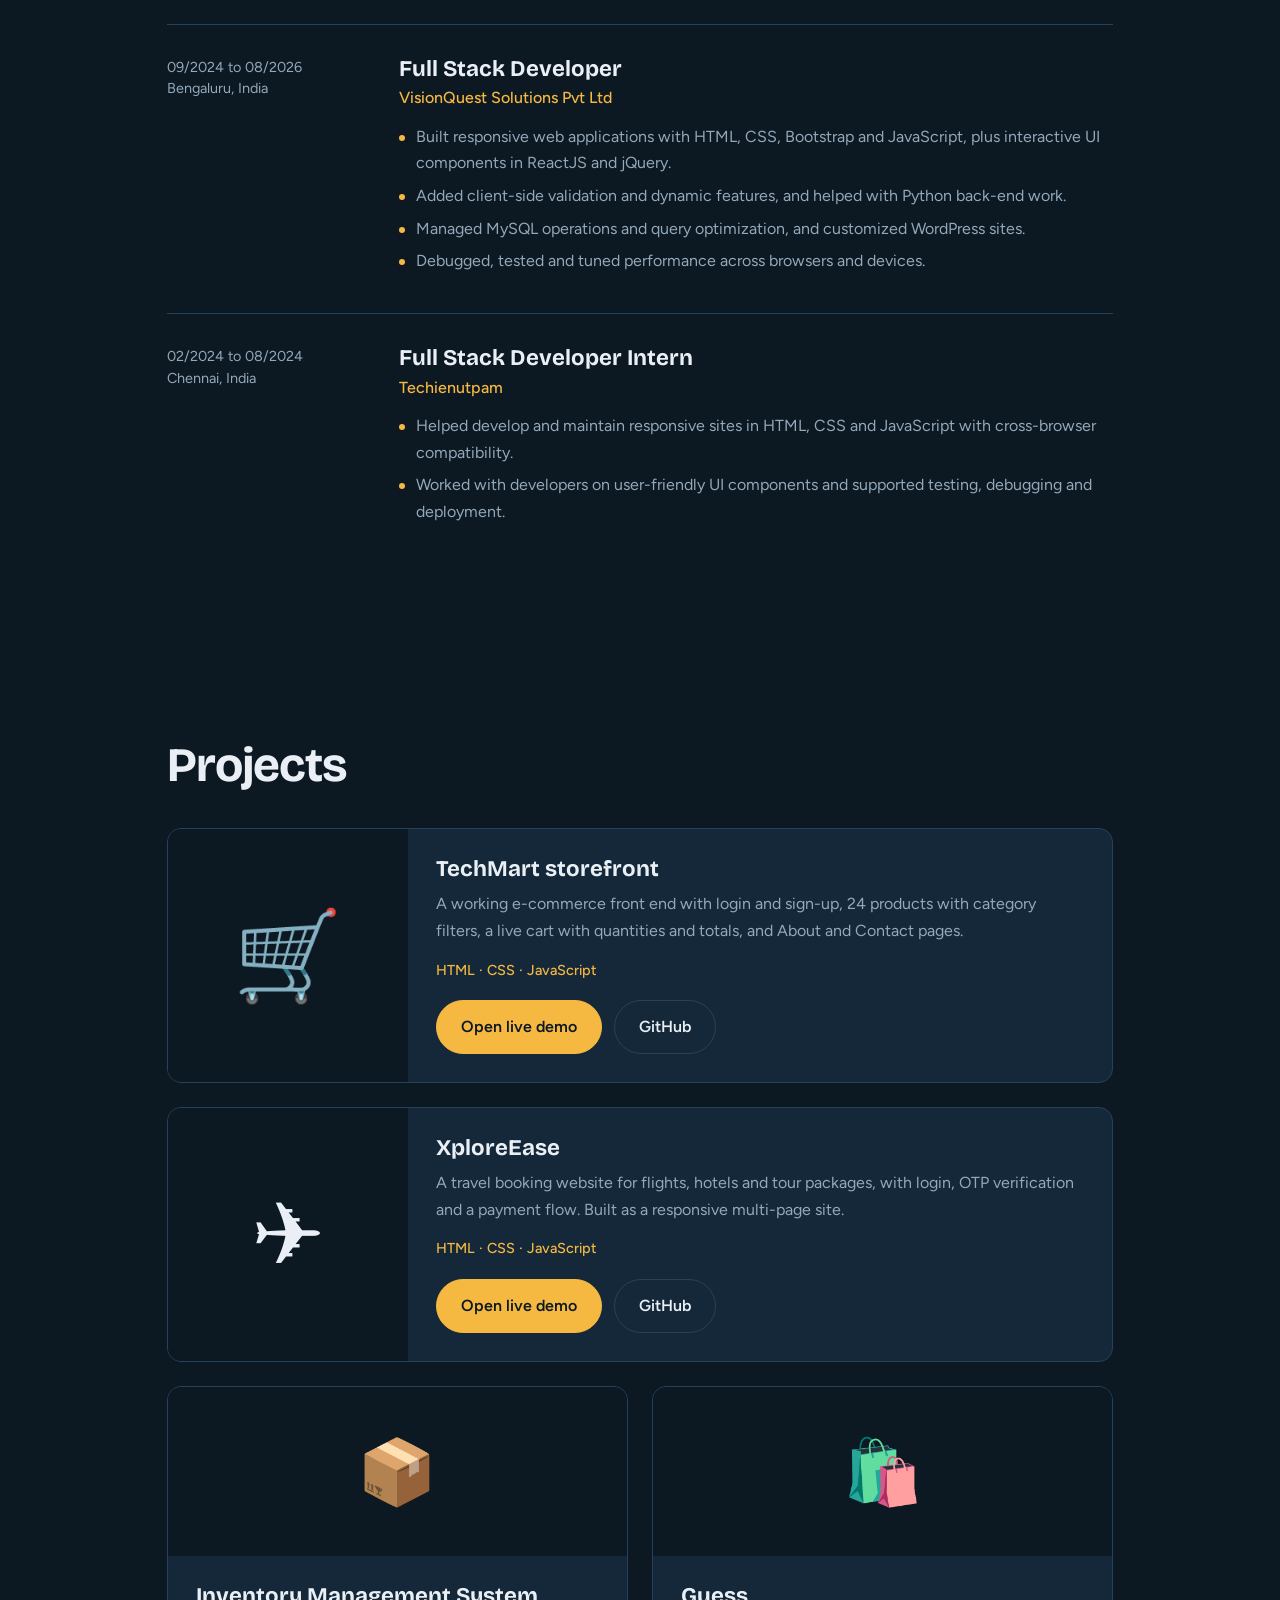
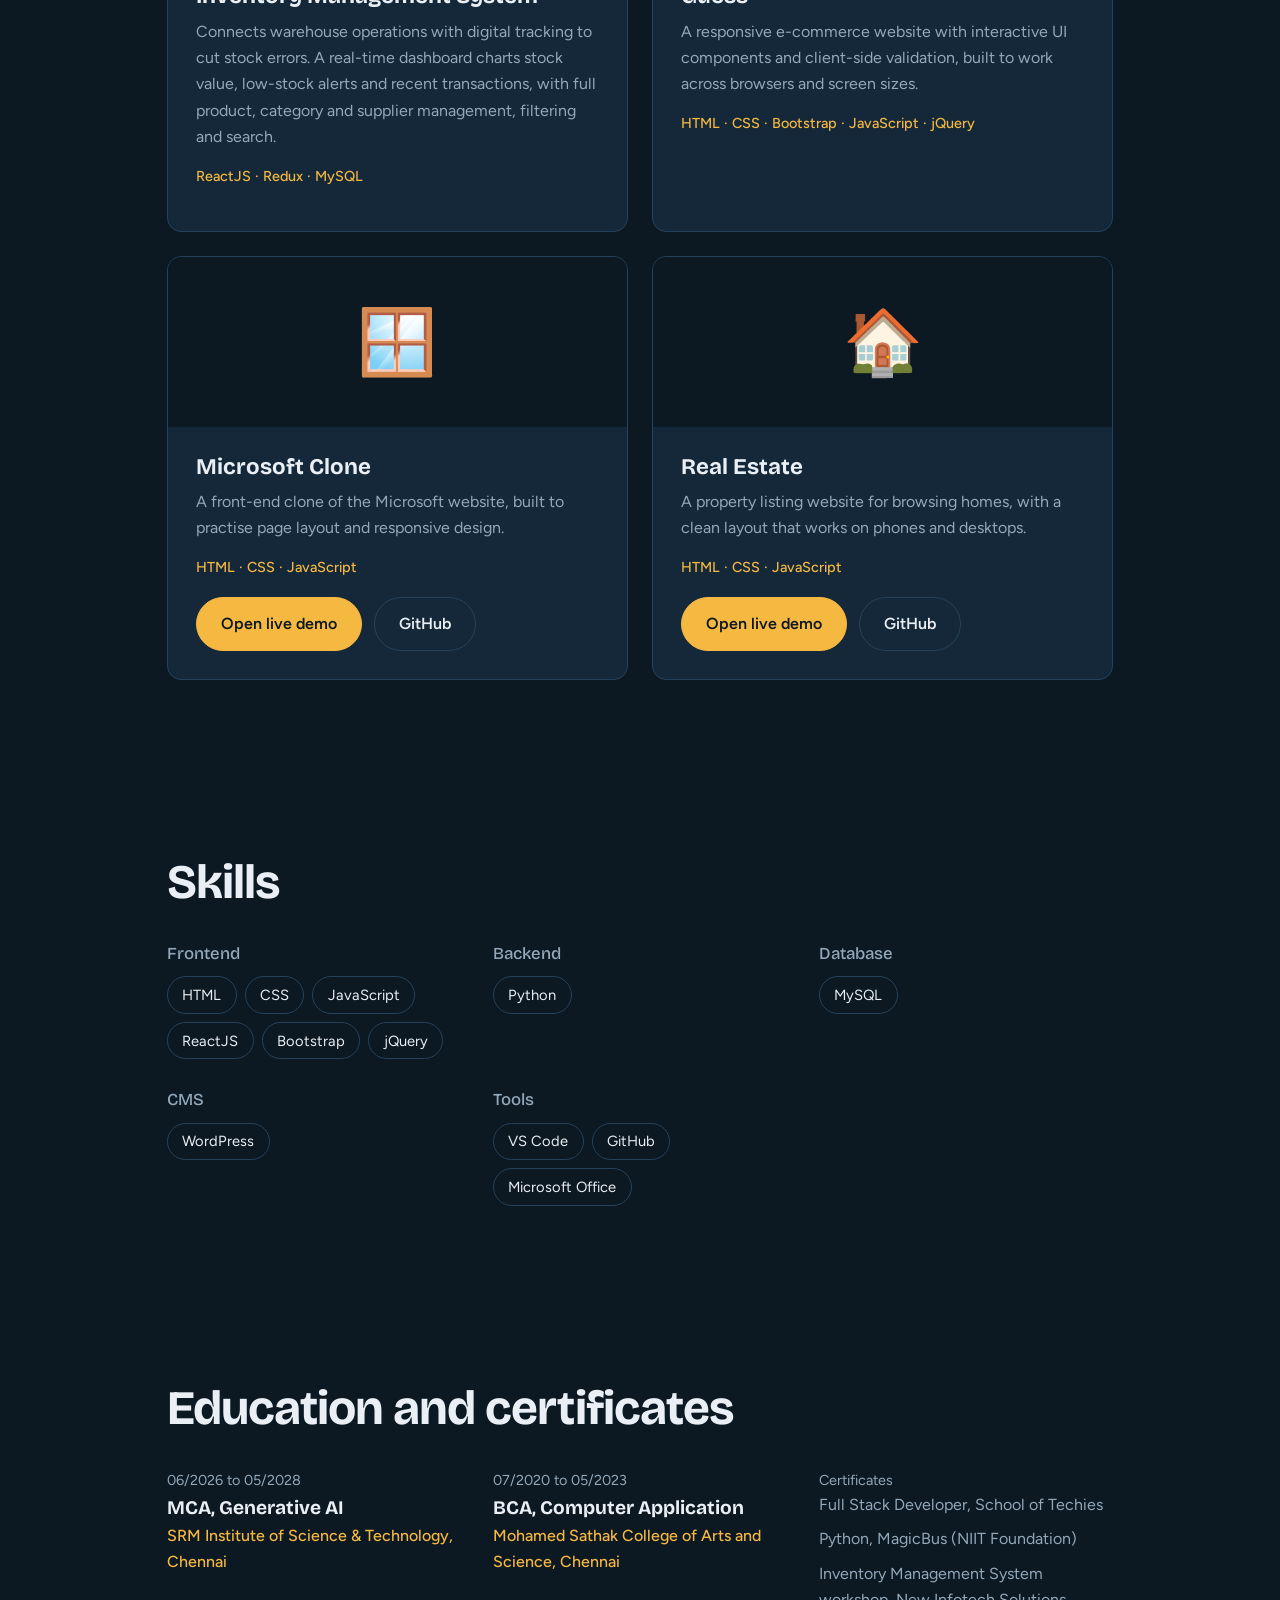
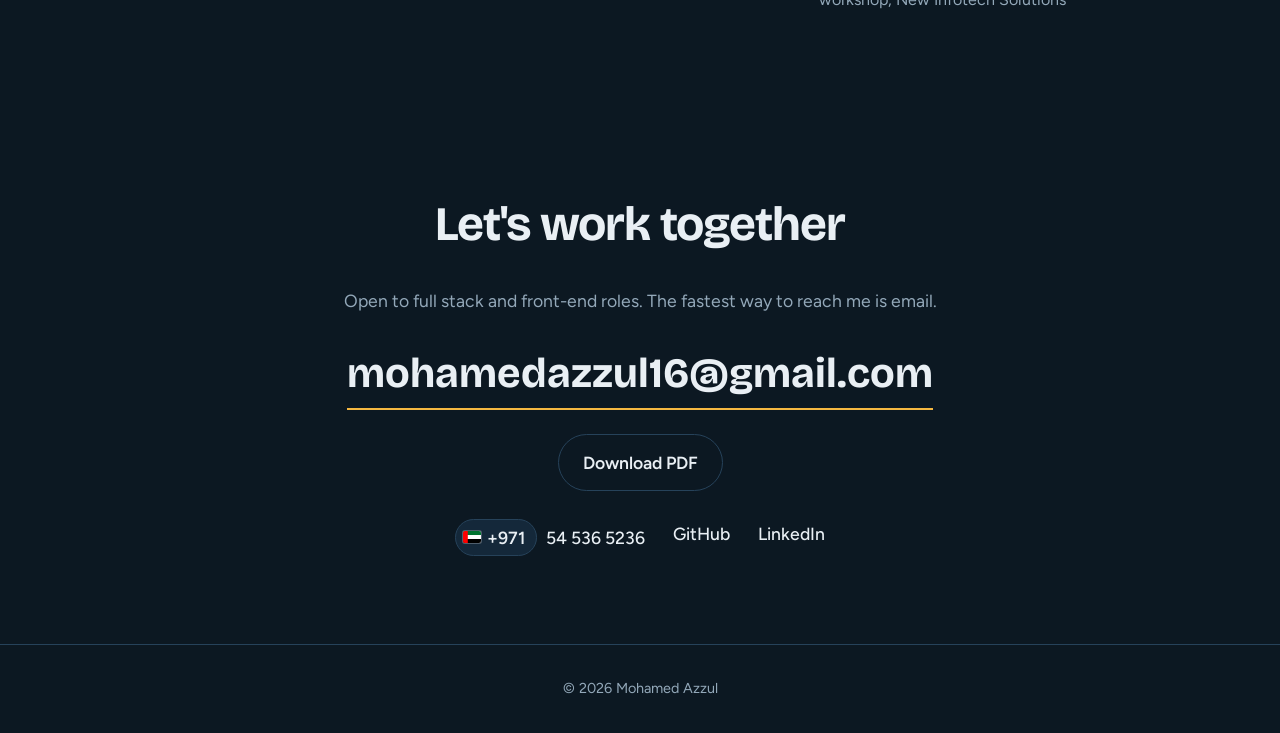
==== commit f8201d6a: "Update index.html" ====
--- a/PORTFOLIO/index.html
+++ b/PORTFOLIO/index.html
@@ -107,7 +107,7 @@
           <p>A working e-commerce front end with login and sign-up, 24 products with category filters, a live cart with quantities and totals, and About and Contact pages.</p>
           <p class="tags">HTML · CSS · JavaScript</p>
           <div class="project-links">
-            <a class="btn" href="techmart-project.netlify.app" target="_blank" rel="noopener">Open live demo</a>
+            <a class="btn" href="https://techmart-project.netlify.app" target="_blank" rel="noopener">Open live demo</a>
             <a class="btn btn-ghost" href="https://github.com/Md-azzul/Techmart_project" target="_blank" rel="noopener">GitHub</a>
           </div>
         </div>
